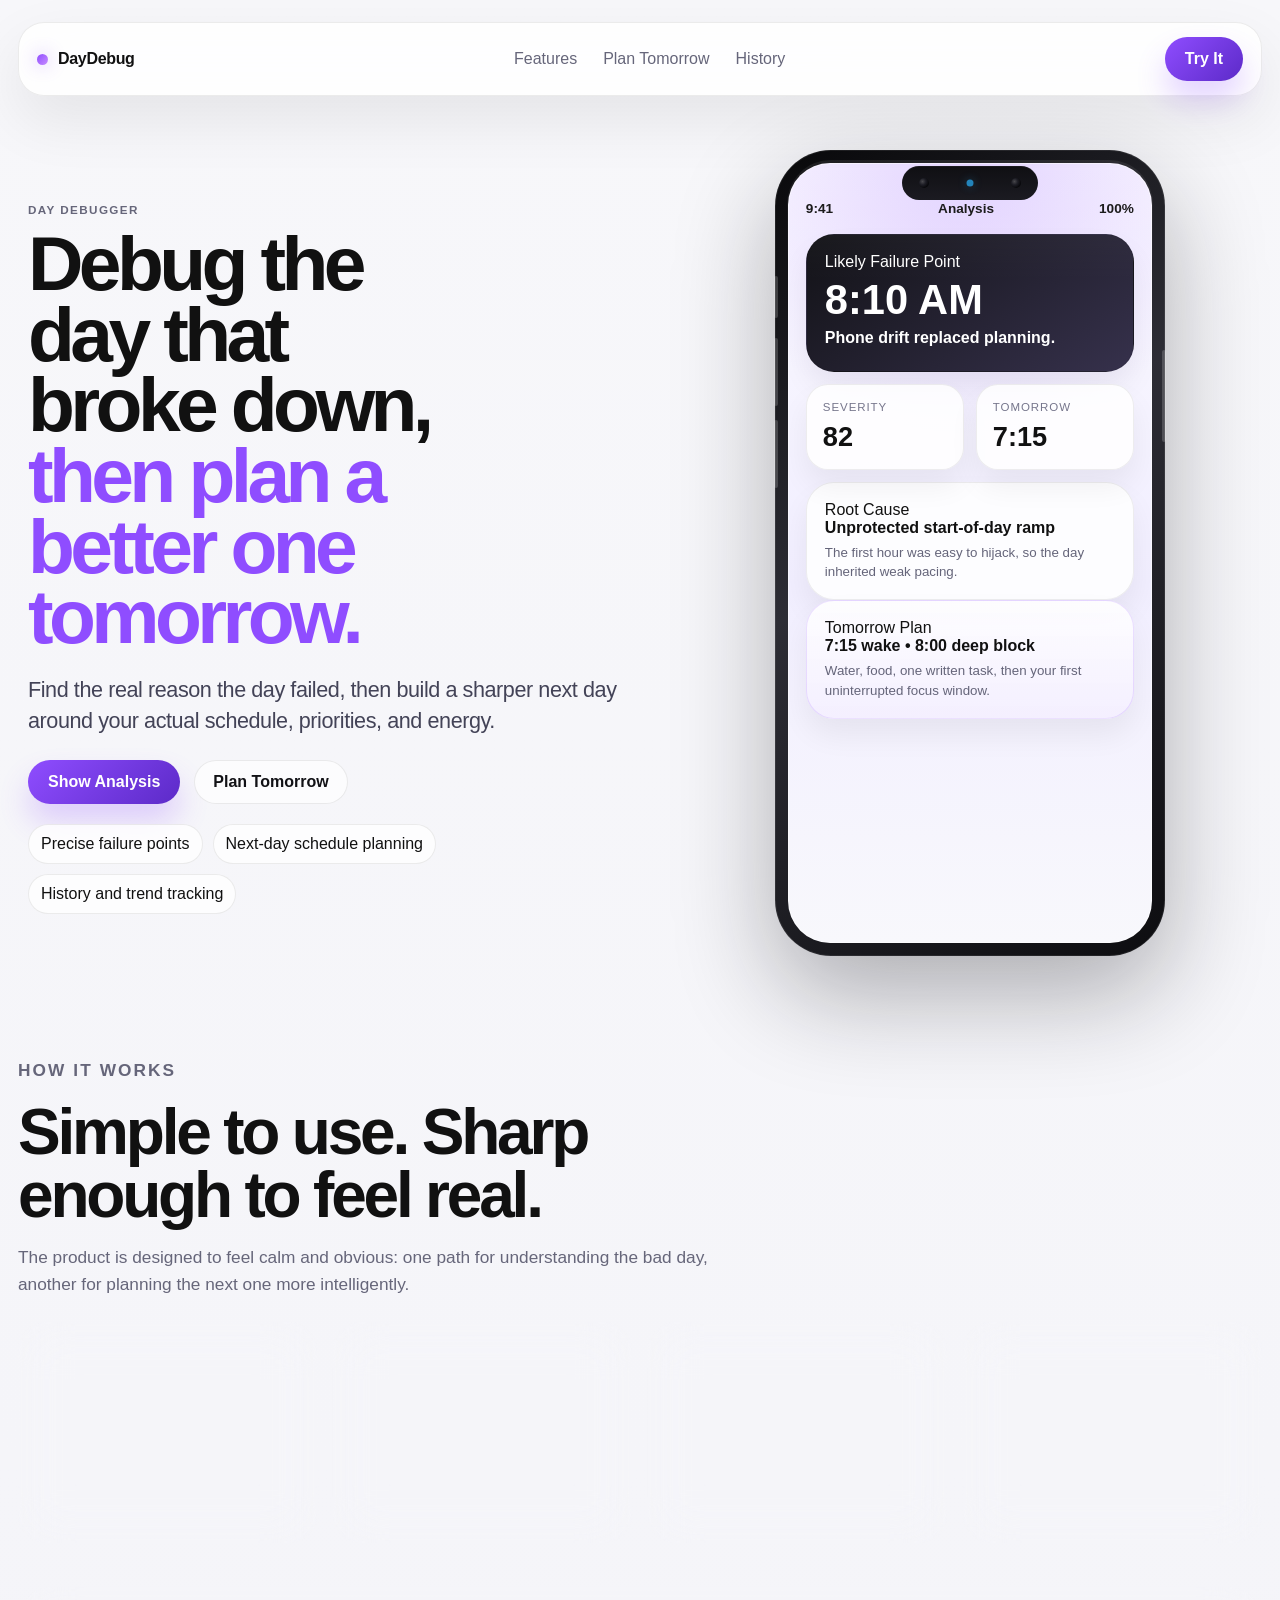
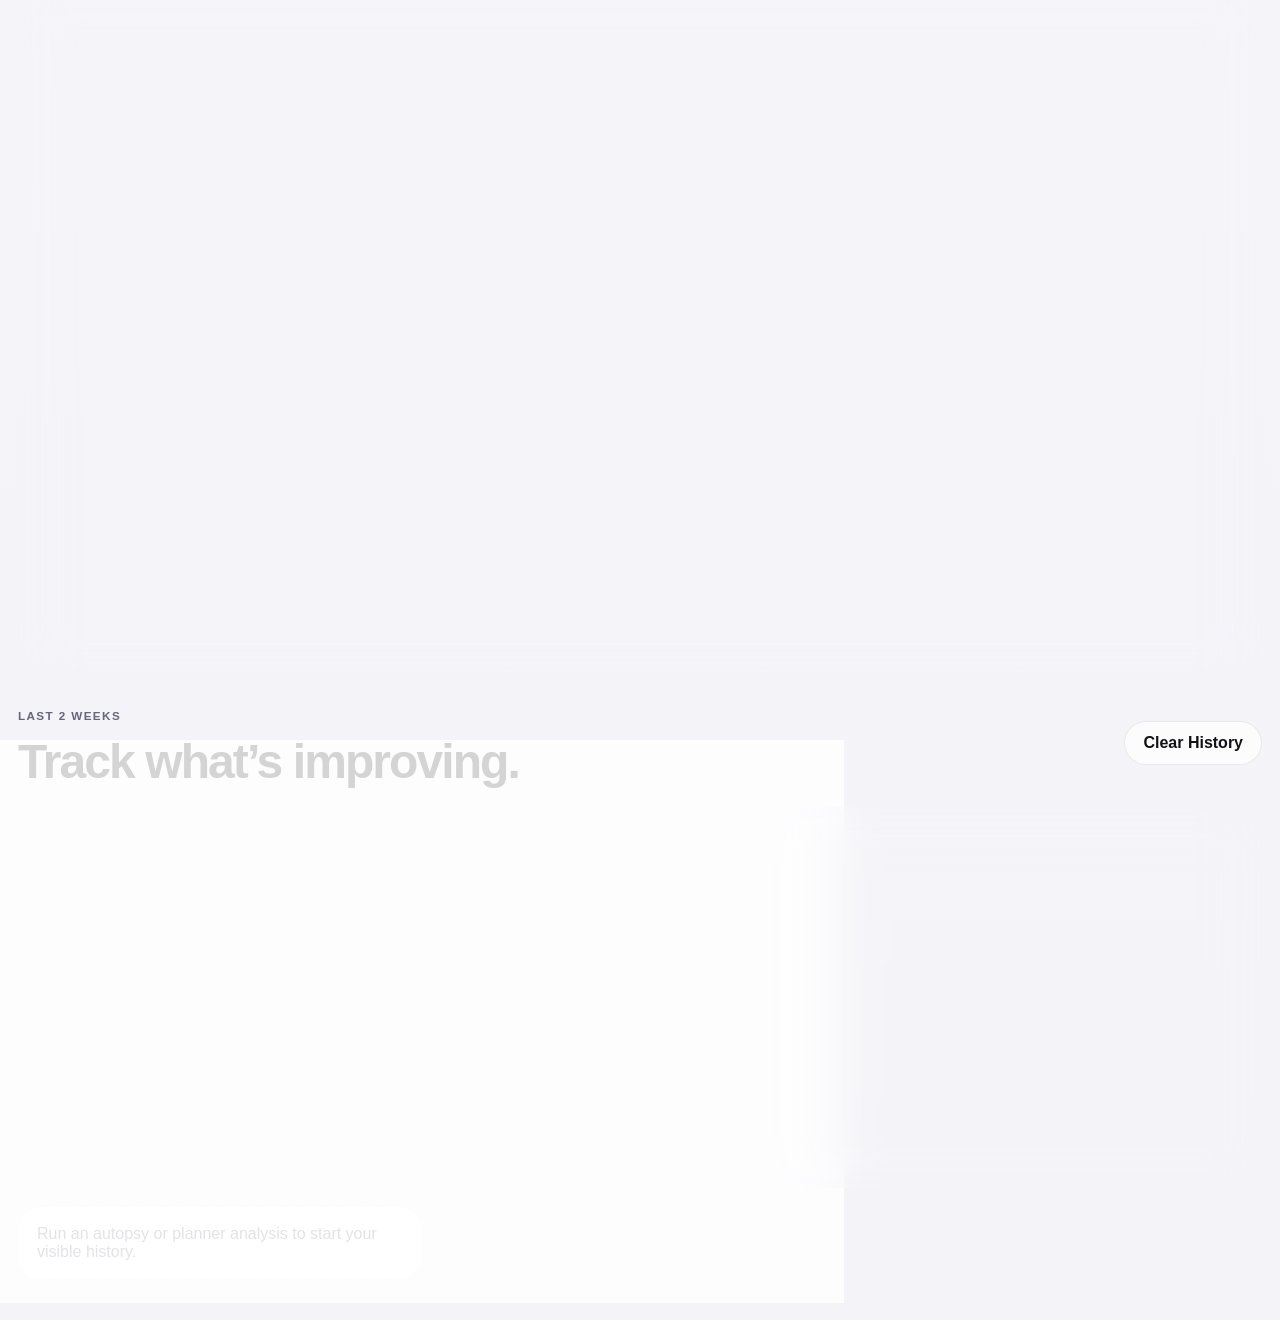
==== index.html @ 0747b260 "Adjust hero size and update history heading" ====
<!doctype html>
<html lang="en">
  <head>
    <meta charset="UTF-8" />
    <meta name="viewport" content="width=device-width, initial-scale=1.0" />
    <title>DayDebug</title>
    <link rel="stylesheet" href="./styles.css" />
  </head>
  <body>
    <div class="app-shell">
      <section id="landingView" class="landing-view">
        <header class="topbar">
          <div class="brand-lockup">
            <span class="brand-dot"></span>
            <span class="brand-name">DayDebug</span>
          </div>
          <nav class="topbar-nav">
            <a href="#features">Features</a>
            <a href="#planner">Plan Tomorrow</a>
            <a href="#history">History</a>
          </nav>
          <button id="jumpToInputBtn" class="topbar-cta">Try It</button>
        </header>

        <section class="hero">
          <div class="hero-copy">
            <p class="eyebrow">DAY DEBUGGER</p>
            <h1>
              Debug the day that broke down,
              <span class="accent-line">then plan a better one tomorrow.</span>
            </h1>
            <p class="hero-text">
              Find the real reason the day failed, then build a sharper next day around your actual schedule,
              priorities, and energy.
            </p>
            <div class="hero-actions">
              <button id="heroAnalyzeBtn" class="primary-button">Show Analysis</button>
              <button id="heroPlannerBtn" class="secondary-button hero-secondary">Plan Tomorrow</button>
            </div>
            <div class="hero-points">
              <span>Precise failure points</span>
              <span>Next-day schedule planning</span>
              <span>History and trend tracking</span>
            </div>
          </div>

          <div class="phone-stage">
            <div class="iphone-frame">
              <div class="iphone-top-shadow"></div>
              <div class="iphone-camera-bar">
                <span class="camera-lens lens-left"></span>
                <span class="camera-lens lens-right"></span>
                <span class="camera-dot"></span>
              </div>
              <div class="iphone-side-button side-button-top"></div>
              <div class="iphone-side-button side-button-mid"></div>
              <div class="iphone-side-button side-button-low"></div>
              <div class="iphone-power-button"></div>
              <div class="iphone-screen">
                <div class="screen-header">
                  <span>9:41</span>
                  <span>Analysis</span>
                  <span>100%</span>
                </div>
                <div class="screen-card screen-card-hero">
                  <p>Likely Failure Point</p>
                  <h3>8:10 AM</h3>
                  <strong>Phone drift replaced planning.</strong>
                </div>
                <div class="screen-stat-row">
                  <div class="screen-stat">
                    <span>Severity</span>
                    <strong>82</strong>
                  </div>
                  <div class="screen-stat">
                    <span>Tomorrow</span>
                    <strong>7:15</strong>
                  </div>
                </div>
                <div class="screen-card">
                  <p class="screen-section-label">Root Cause</p>
                  <strong>Unprotected start-of-day ramp</strong>
                  <small>The first hour was easy to hijack, so the day inherited weak pacing.</small>
                </div>
                <div class="screen-card screen-card-outline">
                  <p class="screen-section-label">Tomorrow Plan</p>
                  <strong>7:15 wake • 8:00 deep block</strong>
                  <small>Water, food, one written task, then your first uninterrupted focus window.</small>
                </div>
              </div>
            </div>
          </div>
        </section>

        <section id="features" class="steps-section">
          <div class="steps-header">
            <p class="eyebrow">HOW IT WORKS</p>
            <h2>Simple to use. Sharp enough to feel real.</h2>
            <p>
              The product is designed to feel calm and obvious: one path for understanding the bad day,
              another for planning the next one more intelligently.
            </p>
          </div>
          <div class="steps-grid">
            <article class="step-card">
              <span class="step-number">01</span>
              <h3>Tell the app about your day</h3>
              <p>Paste a messy log, a rough schedule, or a journal-style recap. No formatting required.</p>
            </article>
            <article class="step-card">
              <span class="step-number">02</span>
              <h3>See where it actually went wrong</h3>
              <p>The app highlights the likely break point, time leaks, burnout pressure, and quantified drag.</p>
            </article>
            <article class="step-card">
              <span class="step-number">03</span>
              <h3>Choose short or deep analysis</h3>
              <p>Get a quick, readable report or expand into a more detailed timeline and patch logic.</p>
            </article>
            <article class="step-card">
              <span class="step-number">04</span>
              <h3>Plan tomorrow around real constraints</h3>
              <p>Set wake time, end time, commitments, and priorities, then turn that into a cleaner day shape.</p>
            </article>
          </div>
        </section>

        <section id="planner" class="workspace-section">
          <div class="workspace-card">
            <div class="workspace-header">
              <div>
                <p class="eyebrow">WORKSPACE</p>
                <h2 id="workspaceHeading">Choose Your Mode</h2>
              </div>
              <button id="loadSampleBtn" class="ghost-button">Load Demo Sample</button>
            </div>

            <div class="intent-switch">
              <button id="autopsyModeBtn" class="intent-button active">Day Autopsy</button>
              <button id="plannerModeBtn" class="intent-button">Plan Tomorrow</button>
            </div>

            <section id="autopsyInputSection" class="input-mode">
              <label class="input-label" for="dayLog">Paste your rough day log</label>
              <textarea
                id="dayLog"
                class="log-input"
                placeholder="I woke up late, checked my phone for an hour, skipped breakfast, bounced between assignments, reopened tabs constantly, and felt fried by 4 PM."
              ></textarea>
              <div class="sample-bank">
                <p class="sample-title">Sample Logs</p>
                <div id="sampleList" class="sample-list"></div>
              </div>
            </section>

            <section id="plannerInputSection" class="input-mode planner-form hidden">
              <div class="planner-grid">
                <label>
                  <span>Wake up time</span>
                  <input id="wakeTime" type="time" value="07:30" />
                </label>
                <label>
                  <span>Day end time</span>
                  <input id="dayEndTime" type="time" value="22:30" />
                </label>
                <label class="planner-wide">
                  <span>Fixed commitments</span>
                  <textarea
                    id="fixedSchedule"
                    placeholder="Class 10-12, gym at 6 PM, meeting at 3 PM..."
                  ></textarea>
                </label>
                <label class="planner-wide">
                  <span>Main priorities</span>
                  <textarea
                    id="priorities"
                    placeholder="Finish lab report, revise for quiz, reply to internship email..."
                  ></textarea>
                </label>
              </div>
            </section>

            <div class="workspace-actions">
              <button id="analyzeBtn" class="primary-button">Show Analysis</button>
              <button id="clearBtn" class="secondary-button">Clear</button>
            </div>
          </div>
        </section>

        <section id="history" class="history-dashboard">
          <div class="history-dashboard-header">
            <div>
              <p class="eyebrow">LAST 2 WEEKS</p>
              <h2>Track what’s improving.</h2>
            </div>
            <button id="clearHistoryBtn" class="ghost-button">Clear History</button>
          </div>
          <div class="history-dashboard-grid">
            <article class="history-chart-card">
              <div class="card-title-row">
                <h3>Analysis Chart</h3>
                <span class="count-pill">14 days</span>
              </div>
              <div id="historyChart" class="history-chart"></div>
            </article>
            <article class="history-progress-card">
              <div class="card-title-row">
                <h3>Progress Signals</h3>
                <span class="count-pill">Credibility</span>
              </div>
              <div class="progress-metrics">
                <div class="progress-metric">
                  <span>Analyses Logged</span>
                  <strong id="historyCountMetric">0</strong>
                </div>
                <div class="progress-metric">
                  <span>Average Severity</span>
                  <strong id="avgSeverityMetric">0</strong>
                </div>
                <div class="progress-metric">
                  <span>Planner Runs</span>
                  <strong id="plannerCountMetric">0</strong>
                </div>
                <div class="progress-metric">
                  <span>Recent Trend</span>
                  <strong id="trendMetric">Stable</strong>
                </div>
              </div>
            </article>
          </div>
          <div id="historyList" class="history-list"></div>
        </section>
      </section>

      <section id="resultsPage" class="results-page hidden">
        <header class="results-topbar">
          <button id="backBtn" class="ghost-button">Go Back</button>
          <div class="results-topbar-meta">
            <p class="eyebrow">RESULTS</p>
            <h2 id="resultsHeading">Autopsy Report</h2>
          </div>
          <div id="analysisStamp" class="analysis-stamp">Awaiting input</div>
        </header>

        <div id="autopsyControls" class="report-controls">
          <button id="shortReportBtn" class="report-button active">Short Report</button>
          <button id="deepReportBtn" class="report-button">Deep Analysis</button>
        </div>

        <section id="autopsyResultsSection" class="results-section">
          <section class="results-hero-card">
            <div>
              <p class="eyebrow">PRIMARY INSIGHT</p>
              <h3 id="autopsySummary">Summary appears here</h3>
            </div>
            <div class="score-grid">
              <div class="score-card">
                <span>Severity</span>
                <strong id="severityScore">0</strong>
              </div>
              <div class="score-card">
                <span>Confidence</span>
                <strong id="confidenceScore">0%</strong>
              </div>
            </div>
          </section>

          <section class="breakpoint-strip">
            <article class="break-card primary-break">
              <p class="eyebrow">LIKELY FIRST FAILURE POINT</p>
              <h4 id="failureMoment">No break point yet</h4>
              <p id="failureWhy" class="break-copy"></p>
            </article>
            <article class="break-card">
              <span>Scroll Drag</span>
              <strong id="scrollCost">0</strong>
              <small>estimated focus points lost</small>
            </article>
            <article class="break-card">
              <span>Planning Debt</span>
              <strong id="planningDebt">0</strong>
              <small>friction points from weak structure</small>
            </article>
            <article class="break-card">
              <span>Energy Strain</span>
              <strong id="energyStrain">0</strong>
              <small>burnout pressure score</small>
            </article>
          </section>

          <section class="results-grid">
            <article class="insight-card accent-red">
              <div class="card-title-row">
                <h4>Time Leaks</h4>
                <span id="timeLeakCount" class="count-pill">0</span>
              </div>
              <div id="timeLeaks" class="insight-list"></div>
            </article>

            <article class="insight-card accent-amber">
              <div class="card-title-row">
                <h4>Burnout Signals</h4>
                <span id="burnoutCount" class="count-pill">0</span>
              </div>
              <div id="burnoutSignals" class="insight-list"></div>
            </article>

            <article class="insight-card accent-blue">
              <div class="card-title-row">
                <h4>Root Causes</h4>
                <span class="count-pill">3</span>
              </div>
              <div id="rootCauses" class="insight-list"></div>
            </article>

            <article class="insight-card accent-green">
              <div class="card-title-row">
                <h4>Behavioral Patches</h4>
                <span class="count-pill">3</span>
              </div>
              <div id="behaviorPatches" class="insight-list"></div>
            </article>
          </section>

          <section id="deepSection" class="results-grid hidden">
            <article class="insight-card accent-ink">
              <div class="card-title-row">
                <h4>Failure Timeline</h4>
                <span class="count-pill">Quantified</span>
              </div>
              <div id="failureTimeline" class="insight-list"></div>
            </article>
            <article class="insight-card accent-sand">
              <div class="card-title-row">
                <h4>Tomorrow Plan</h4>
                <span class="count-pill">Next Day</span>
              </div>
              <div id="tomorrowPlan" class="insight-list"></div>
            </article>
          </section>
        </section>

        <section id="plannerResultsSection" class="results-section hidden">
          <section class="results-hero-card">
            <div>
              <p class="eyebrow">TOMORROW SUMMARY</p>
              <h3 id="plannerSummary">Planner summary appears here</h3>
            </div>
            <div class="score-grid">
              <div class="score-card">
                <span>Plan Quality</span>
                <strong id="planQualityScore">0</strong>
              </div>
              <div class="score-card">
                <span>Focus Hours</span>
                <strong id="focusHoursScore">0h</strong>
              </div>
            </div>
          </section>

          <section class="breakpoint-strip">
            <article class="break-card primary-break">
              <p class="eyebrow">BEST START WINDOW</p>
              <h4 id="bestStartWindow">No plan yet</h4>
              <p id="bestStartWhy" class="break-copy"></p>
            </article>
            <article class="break-card">
              <span>Wake</span>
              <strong id="plannerWake">--</strong>
              <small>recommended start</small>
            </article>
            <article class="break-card">
              <span>Deep Work</span>
              <strong id="plannerDeepWork">--</strong>
              <small>best uninterrupted block</small>
            </article>
            <article class="break-card">
              <span>Shutdown</span>
              <strong id="plannerShutdown">--</strong>
              <small>end the day cleanly</small>
            </article>
          </section>

          <section class="results-grid">
            <article class="insight-card accent-blue">
              <div class="card-title-row">
                <h4>Suggested Schedule</h4>
                <span class="count-pill">Tomorrow</span>
              </div>
              <div id="schedulePlan" class="insight-list"></div>
            </article>

            <article class="insight-card accent-green">
              <div class="card-title-row">
                <h4>Priority Handling</h4>
                <span class="count-pill">Focus</span>
              </div>
              <div id="priorityPlan" class="insight-list"></div>
            </article>

            <article class="insight-card accent-amber">
              <div class="card-title-row">
                <h4>Efficiency Rules</h4>
                <span class="count-pill">Protect</span>
              </div>
              <div id="efficiencyRules" class="insight-list"></div>
            </article>

            <article class="insight-card accent-sand">
              <div class="card-title-row">
                <h4>Planner Notes</h4>
                <span class="count-pill">Reasoning</span>
              </div>
              <div id="plannerNotes" class="insight-list"></div>
            </article>
          </section>
        </section>

        <section class="trend-panel">
          <div>
            <p class="eyebrow">TREND</p>
            <h4 id="trendTitle">No trend yet</h4>
          </div>
          <p id="trendBody" class="trend-body"></p>
        </section>
      </section>
    </div>

    <script src="./app.js"></script>
  </body>
</html>
---- styles.css ----
:root {
  --bg: #f5f5f7;
  --surface: rgba(255, 255, 255, 0.82);
  --surface-strong: rgba(255, 255, 255, 0.94);
  --text: #111111;
  --muted: #66667a;
  --line: rgba(17, 17, 17, 0.08);
  --shadow: 0 24px 60px rgba(17, 17, 17, 0.08);
  --shadow-strong: 0 30px 70px rgba(17, 17, 17, 0.12);
  --purple: #8f4dff;
  --purple-soft: #ede5ff;
  --purple-deep: #5c2ac8;
  --black: #121216;
  --apple-grad:
    radial-gradient(circle at top left, rgba(207, 193, 255, 0.55), transparent 34%),
    radial-gradient(circle at bottom right, rgba(255, 255, 255, 0.85), transparent 28%),
    linear-gradient(180deg, #fbfbfd 0%, #f2f2f7 100%);
}

* {
  box-sizing: border-box;
}

html,
body {
  margin: 0;
  min-height: 100%;
  font-family: -apple-system, BlinkMacSystemFont, "SF Pro Display", "SF Pro Text", "Segoe UI", sans-serif;
  background: linear-gradient(180deg, #f7f7fa 0%, #f3f3f8 100%);
  color: var(--text);
  scroll-behavior: smooth;
}

body {
  padding: 22px 18px 40px;
}

button,
input,
textarea {
  font: inherit;
}

a {
  color: inherit;
  text-decoration: none;
}

.hidden {
  display: none !important;
}

.app-shell {
  max-width: 1380px;
  margin: 0 auto;
}

.landing-view,
.results-page {
  animation: fadeUp 280ms ease;
}

.topbar,
.workspace-card,
.history-chart-card,
.history-progress-card,
.results-topbar,
.results-hero-card,
.insight-card,
.break-card,
.trend-panel,
.history-item,
.step-card {
  background: var(--surface);
  border: 1px solid var(--line);
  box-shadow: var(--shadow);
  backdrop-filter: blur(24px);
  -webkit-backdrop-filter: blur(24px);
}

.topbar {
  display: flex;
  align-items: center;
  justify-content: space-between;
  gap: 18px;
  padding: 14px 18px;
  border-radius: 26px;
  position: sticky;
  top: 14px;
  z-index: 30;
}

.brand-lockup {
  display: flex;
  align-items: center;
  gap: 10px;
}

.brand-dot {
  width: 11px;
  height: 11px;
  border-radius: 50%;
  background: linear-gradient(135deg, var(--purple), #c78cff);
  box-shadow: 0 0 18px rgba(143, 77, 255, 0.45);
}

.brand-name {
  font-weight: 700;
  letter-spacing: -0.02em;
}

.topbar-nav {
  display: flex;
  gap: 26px;
  color: var(--muted);
}

.topbar-nav a:hover {
  color: var(--purple-deep);
}

.topbar-cta,
.ghost-button,
.intent-button,
.report-button,
.sample-chip,
.feature-option,
.primary-button,
.secondary-button {
  transition: transform 180ms ease, box-shadow 180ms ease, background 180ms ease, color 180ms ease, border-color 180ms ease;
}

.topbar-cta,
.primary-button {
  border: 0;
  background: linear-gradient(135deg, var(--purple), var(--purple-deep));
  color: white;
  font-weight: 700;
  border-radius: 999px;
  padding: 13px 20px;
  cursor: pointer;
  box-shadow: 0 18px 30px rgba(143, 77, 255, 0.24);
}

.topbar-cta:hover,
.primary-button:hover,
.ghost-button:hover,
.intent-button:hover,
.report-button:hover,
.sample-chip:hover,
.feature-option:hover,
.secondary-button:hover {
  transform: translateY(-1px);
}

.hero {
  display: grid;
  grid-template-columns: 1.05fr 0.95fr;
  gap: 36px;
  align-items: center;
  padding: 54px 10px 30px;
}

.eyebrow,
.count-pill,
.analysis-stamp {
  font-size: 0.73rem;
  letter-spacing: 0.12em;
  text-transform: uppercase;
  font-weight: 700;
  color: var(--muted);
}

.hero h1 {
  margin: 10px 0 16px;
  font-size: clamp(2.6rem, 6vw, 5.9rem);
  line-height: 0.92;
  letter-spacing: -0.06em;
  max-width: 10ch;
}

.accent-line {
  display: block;
  color: var(--purple);
}

.hero-text {
  max-width: 42rem;
  font-size: 1.35rem;
  line-height: 1.45;
  color: #434357;
  letter-spacing: -0.02em;
}

.hero-actions {
  display: flex;
  gap: 14px;
  margin-top: 24px;
}

.secondary-button,
.ghost-button,
.intent-button,
.report-button {
  border-radius: 999px;
  border: 1px solid var(--line);
  background: rgba(255, 255, 255, 0.74);
  color: var(--black);
  cursor: pointer;
  font-weight: 700;
  padding: 12px 18px;
}

.hero-secondary {
  background: rgba(255, 255, 255, 0.68);
}

.hero-points {
  display: flex;
  flex-wrap: wrap;
  gap: 10px;
  margin-top: 20px;
}

.hero-points span,
.count-pill,
.analysis-stamp {
  padding: 10px 12px;
  border-radius: 999px;
  background: rgba(255, 255, 255, 0.8);
  border: 1px solid var(--line);
}

.phone-stage {
  display: flex;
  justify-content: center;
}

.iphone-frame {
  position: relative;
  width: min(100%, 390px);
  padding: 13px;
  border-radius: 56px;
  background:
    linear-gradient(145deg, #09090b, #2d2d35 44%, #0d0d10 100%);
  box-shadow:
    inset 0 0 0 1px rgba(255, 255, 255, 0.08),
    0 38px 100px rgba(19, 19, 25, 0.32);
}

.iphone-top-shadow {
  position: absolute;
  inset: 10px 12px auto 12px;
  height: 120px;
  border-radius: 44px 44px 28px 28px;
  background: linear-gradient(180deg, rgba(255, 255, 255, 0.08), transparent);
  pointer-events: none;
}

.iphone-camera-bar {
  position: absolute;
  top: 16px;
  left: 50%;
  transform: translateX(-50%);
  width: 136px;
  height: 34px;
  border-radius: 999px;
  background: linear-gradient(180deg, rgba(11, 11, 14, 0.98), rgba(23, 23, 29, 0.98));
  box-shadow: inset 0 1px 0 rgba(255, 255, 255, 0.05);
  z-index: 3;
}

.camera-lens,
.camera-dot {
  position: absolute;
  top: 50%;
  transform: translateY(-50%);
  border-radius: 50%;
}

.camera-lens {
  width: 10px;
  height: 10px;
  background: radial-gradient(circle at 35% 35%, rgba(255,255,255,0.22), rgba(65,65,85,0.2) 35%, rgba(7,7,10,0.95) 70%);
}

.lens-left { left: 17px; }
.lens-right { right: 17px; }

.camera-dot {
  width: 7px;
  height: 7px;
  left: 50%;
  transform: translate(-50%, -50%);
  background: rgba(42, 180, 255, 0.7);
  box-shadow: 0 0 10px rgba(42, 180, 255, 0.28);
}

.iphone-side-button,
.iphone-power-button {
  position: absolute;
  width: 4px;
  border-radius: 999px;
  background: rgba(255, 255, 255, 0.18);
}

.side-button-top { left: -1px; top: 126px; height: 42px; }
.side-button-mid { left: -1px; top: 188px; height: 68px; }
.side-button-low { left: -1px; top: 270px; height: 68px; }
.iphone-power-button { right: -1px; top: 200px; height: 92px; }

.iphone-screen {
  min-height: 780px;
  padding: 26px 18px 22px;
  border-radius: 42px;
  background:
    radial-gradient(circle at top, rgba(143, 77, 255, 0.24), transparent 34%),
    linear-gradient(180deg, #fbfaff 0%, #f1eeff 54%, #f8f8fc 100%);
  overflow: hidden;
  box-shadow: inset 0 0 0 1px rgba(255, 255, 255, 0.55);
}

.screen-header {
  display: flex;
  justify-content: space-between;
  margin: 12px 0 18px;
  font-size: 0.85rem;
  font-weight: 700;
}

.screen-card,
.screen-stat {
  background: rgba(255, 255, 255, 0.84);
  border: 1px solid rgba(17, 17, 17, 0.07);
  box-shadow: 0 16px 30px rgba(17, 17, 17, 0.06);
}

.screen-card {
  padding: 18px;
  border-radius: 28px;
}

.screen-card-hero {
  background: linear-gradient(145deg, #121216, #36314c);
  color: white;
}

.screen-card-outline {
  border: 1px solid rgba(143, 77, 255, 0.16);
  background: linear-gradient(180deg, rgba(255,255,255,0.9), rgba(244,239,255,0.92));
}

.screen-card p,
.screen-card small,
.screen-section-label {
  margin: 0;
}

.screen-card-hero p,
.screen-card-hero strong,
.screen-card-hero h3 {
  color: white;
}

.screen-card h3 {
  margin: 8px 0;
  font-size: 2.6rem;
  line-height: 1;
}

.screen-card strong {
  display: block;
  margin-bottom: 6px;
  font-size: 1rem;
}

.screen-card small {
  color: #65657a;
  line-height: 1.45;
}

.screen-stat-row {
  display: grid;
  grid-template-columns: repeat(2, 1fr);
  gap: 12px;
  margin: 12px 0;
}

.screen-stat {
  padding: 16px;
  border-radius: 22px;
}

.screen-stat span {
  display: block;
  font-size: 0.72rem;
  text-transform: uppercase;
  color: #76768c;
  letter-spacing: 0.08em;
}

.screen-stat strong {
  display: block;
  margin-top: 8px;
  font-size: 1.7rem;
}

.steps-section {
  margin-top: 28px;
  padding: 26px 0;
}

.steps-header {
  max-width: 740px;
}

.steps-header h2 {
  margin: 8px 0 10px;
  font-size: clamp(2.3rem, 5vw, 4rem);
  line-height: 0.98;
  letter-spacing: -0.05em;
}

.steps-header p {
  font-size: 1.08rem;
  color: var(--muted);
  line-height: 1.55;
}

.steps-grid {
  display: grid;
  grid-template-columns: repeat(4, minmax(0, 1fr));
  gap: 16px;
  margin-top: 24px;
}

.step-card {
  padding: 24px;
  border-radius: 28px;
}

.step-card:hover {
  border-color: rgba(143, 77, 255, 0.3);
  background: linear-gradient(180deg, rgba(255,255,255,0.98), rgba(244,239,255,0.96));
  box-shadow: 0 26px 46px rgba(143, 77, 255, 0.12);
}

.step-card:hover .step-number,
.step-card:hover h3 {
  color: var(--purple-deep);
}

.step-number {
  display: inline-block;
  font-size: 0.82rem;
  font-weight: 700;
  color: var(--purple);
  margin-bottom: 18px;
}

.step-card h3 {
  margin: 0 0 10px;
  font-size: 1.4rem;
  letter-spacing: -0.03em;
}

.step-card p {
  margin: 0;
  color: var(--muted);
  line-height: 1.55;
}

.workspace-section {
  margin-top: 18px;
}

.workspace-card {
  padding: 26px;
  border-radius: 34px;
  background: var(--apple-grad);
}

.workspace-header,
.history-dashboard-header,
.card-title-row,
.results-topbar,
.workspace-actions {
  display: flex;
  align-items: center;
  justify-content: space-between;
  gap: 14px;
}

.workspace-header h2,
.history-dashboard-header h2,
.results-topbar h2 {
  margin: 6px 0 0;
  letter-spacing: -0.04em;
  font-size: clamp(1.9rem, 4vw, 3rem);
}

.intent-switch,
.report-controls {
  display: inline-flex;
  gap: 10px;
  margin-top: 22px;
  padding: 8px;
  border-radius: 999px;
  background: rgba(255, 255, 255, 0.72);
  border: 1px solid var(--line);
}

.intent-button.active,
.report-button.active {
  background: linear-gradient(135deg, var(--purple), var(--purple-deep));
  color: white;
  border-color: transparent;
}

.input-mode {
  margin-top: 24px;
}

.input-label {
  display: block;
  margin-bottom: 10px;
  color: var(--muted);
  font-size: 0.96rem;
}

.log-input,
.planner-grid input,
.planner-grid textarea {
  width: 100%;
  border-radius: 28px;
  border: 1px solid rgba(17, 17, 17, 0.08);
  background: rgba(255, 255, 255, 0.86);
  box-shadow: inset 0 1px 0 rgba(255, 255, 255, 0.8);
}

.log-input {
  min-height: 250px;
  padding: 20px 22px;
  resize: vertical;
  line-height: 1.7;
}

.log-input:focus,
.planner-grid input:focus,
.planner-grid textarea:focus {
  outline: 2px solid rgba(143, 77, 255, 0.18);
  border-color: rgba(143, 77, 255, 0.3);
}

.sample-bank {
  margin-top: 18px;
}

.sample-title {
  margin: 0 0 10px;
  font-size: 0.85rem;
  color: var(--muted);
}

.sample-list {
  display: flex;
  flex-wrap: wrap;
  gap: 10px;
}

.sample-chip {
  border-radius: 999px;
  border: 1px solid var(--line);
  background: rgba(255, 255, 255, 0.88);
  padding: 11px 14px;
  cursor: pointer;
}

.sample-chip:hover {
  color: var(--purple-deep);
  border-color: rgba(143, 77, 255, 0.22);
}

.planner-form {
  padding: 22px;
  border-radius: 30px;
  background: rgba(255, 255, 255, 0.68);
  border: 1px solid var(--line);
}

.planner-grid {
  display: grid;
  grid-template-columns: repeat(2, minmax(0, 1fr));
  gap: 14px;
}

.planner-grid label {
  display: grid;
  gap: 8px;
}

.planner-grid label span {
  color: var(--muted);
  font-size: 0.92rem;
}

.planner-grid input,
.planner-grid textarea {
  padding: 16px;
}

.planner-grid textarea {
  min-height: 104px;
  resize: vertical;
}

.planner-wide {
  grid-column: 1 / -1;
}

.workspace-actions {
  margin-top: 22px;
  justify-content: flex-start;
}

.history-dashboard {
  margin-top: 24px;
}

.history-dashboard-grid {
  display: grid;
  grid-template-columns: 1.2fr 0.8fr;
  gap: 18px;
  margin-top: 18px;
}

.history-chart-card,
.history-progress-card {
  border-radius: 30px;
  padding: 22px;
}

.history-chart {
  margin-top: 16px;
  min-height: 260px;
}

.chart-empty {
  display: grid;
  place-items: center;
  min-height: 220px;
  border-radius: 24px;
  border: 1px dashed var(--line);
  color: var(--muted);
  background: rgba(255, 255, 255, 0.5);
}

.progress-metrics {
  display: grid;
  grid-template-columns: repeat(2, minmax(0, 1fr));
  gap: 14px;
  margin-top: 16px;
}

.progress-metric {
  padding: 18px;
  border-radius: 24px;
  background: rgba(255, 255, 255, 0.76);
  border: 1px solid var(--line);
}

.progress-metric span {
  display: block;
  color: var(--muted);
  font-size: 0.82rem;
  text-transform: uppercase;
  letter-spacing: 0.08em;
}

.progress-metric strong {
  display: block;
  margin-top: 10px;
  font-size: 2rem;
  letter-spacing: -0.04em;
}

.history-list {
  display: grid;
  grid-template-columns: repeat(3, minmax(0, 1fr));
  gap: 16px;
  margin-top: 18px;
}

.history-item {
  border-radius: 28px;
  padding: 18px;
  cursor: pointer;
}

.history-item:hover {
  border-color: rgba(143, 77, 255, 0.22);
  box-shadow: 0 28px 46px rgba(143, 77, 255, 0.08);
}

.history-item h3 {
  margin: 10px 0 8px;
  font-size: 1.05rem;
  line-height: 1.34;
}

.history-meta {
  display: flex;
  flex-wrap: wrap;
  gap: 8px;
}

.history-meta span {
  font-size: 0.74rem;
  text-transform: uppercase;
  letter-spacing: 0.08em;
  color: var(--muted);
}

.history-excerpt {
  margin: 10px 0 0;
  color: var(--muted);
  line-height: 1.5;
}

.results-page {
  padding-top: 8px;
}

.results-topbar {
  padding: 18px 22px;
  border-radius: 28px;
  margin-bottom: 18px;
}

.results-topbar-meta {
  flex: 1;
}

.results-section,
.trend-panel {
  margin-top: 18px;
}

.results-hero-card,
.break-card,
.insight-card,
.trend-panel {
  border-radius: 30px;
  padding: 22px;
}

.results-hero-card {
  display: flex;
  justify-content: space-between;
  gap: 18px;
}

.results-hero-card h3 {
  margin: 8px 0 0;
  font-size: clamp(1.7rem, 4vw, 2.8rem);
  line-height: 1.1;
  letter-spacing: -0.04em;
  max-width: 24ch;
}

.score-grid {
  display: grid;
  grid-template-columns: repeat(2, minmax(140px, 1fr));
  gap: 12px;
}

.score-card {
  padding: 18px;
  border-radius: 24px;
  background: linear-gradient(145deg, #171720, #312b46);
  color: white;
}

.score-card span {
  display: block;
  font-size: 0.76rem;
  letter-spacing: 0.08em;
  text-transform: uppercase;
  color: rgba(255, 255, 255, 0.7);
}

.score-card strong {
  display: block;
  margin-top: 10px;
  font-size: 2rem;
}

.breakpoint-strip,
.results-grid {
  display: grid;
  gap: 16px;
  margin-top: 18px;
}

.breakpoint-strip {
  grid-template-columns: 1.45fr repeat(3, 1fr);
}

.results-grid {
  grid-template-columns: repeat(2, minmax(0, 1fr));
}

.primary-break {
  background: linear-gradient(145deg, #171720, #3c2d59);
  color: white;
}

.primary-break .eyebrow,
.primary-break .break-copy {
  color: rgba(255, 255, 255, 0.76);
}

.break-card h4 {
  margin: 8px 0 10px;
  font-size: 1.3rem;
  letter-spacing: -0.03em;
}

.break-card span {
  display: block;
  color: var(--muted);
  font-size: 0.75rem;
  text-transform: uppercase;
  letter-spacing: 0.08em;
  font-weight: 700;
}

.break-card strong {
  display: block;
  margin: 10px 0 8px;
  font-size: 2rem;
}

.break-copy,
.break-card small,
.trend-body,
.insight-item p {
  color: var(--muted);
  line-height: 1.55;
}

.accent-red { background: linear-gradient(180deg, #fff3f2, #ffffff); }
.accent-amber { background: linear-gradient(180deg, #fff9ef, #ffffff); }
.accent-blue { background: linear-gradient(180deg, #f3f6ff, #ffffff); }
.accent-green { background: linear-gradient(180deg, #f2fbf6, #ffffff); }
.accent-ink { background: linear-gradient(180deg, #f2efff, #ffffff); }
.accent-sand { background: linear-gradient(180deg, #fbf7ef, #ffffff); }

.insight-list {
  display: grid;
  gap: 12px;
  margin-top: 16px;
}

.insight-item {
  padding: 14px 16px;
  border-radius: 18px;
  background: rgba(255, 255, 255, 0.78);
  border: 1px solid rgba(17, 17, 17, 0.05);
}

.insight-item strong {
  display: block;
  margin-bottom: 6px;
}

.trend-panel {
  display: flex;
  justify-content: space-between;
  gap: 18px;
}

.empty-history {
  padding: 18px;
  border-radius: 22px;
  color: var(--muted);
  background: rgba(255, 255, 255, 0.72);
  border: 1px dashed var(--line);
}

@keyframes fadeUp {
  from {
    opacity: 0;
    transform: translateY(10px);
  }
  to {
    opacity: 1;
    transform: translateY(0);
  }
}

@media (max-width: 1180px) {
  .hero,
  .steps-grid,
  .history-dashboard-grid,
  .breakpoint-strip,
  .results-grid {
    grid-template-columns: 1fr;
  }

  .history-list {
    grid-template-columns: repeat(2, minmax(0, 1fr));
  }
}

@media (max-width: 760px) {
  body {
    padding: 12px 10px 24px;
  }

  .topbar,
  .workspace-card,
  .history-chart-card,
  .history-progress-card,
  .results-topbar,
  .results-hero-card,
  .break-card,
  .insight-card,
  .trend-panel,
  .history-item,
  .step-card {
    border-radius: 22px;
  }

  .topbar,
  .results-topbar,
  .workspace-header,
  .history-dashboard-header,
  .results-hero-card,
  .trend-panel,
  .workspace-actions {
    flex-direction: column;
    align-items: stretch;
  }

  .topbar-nav,
  .hero-actions,
  .hero-points,
  .sample-list,
  .history-meta,
  .score-grid,
  .progress-metrics,
  .planner-grid {
    grid-template-columns: 1fr;
  }

  .topbar-nav,
  .hero-actions,
  .hero-points,
  .sample-list {
    flex-direction: column;
  }

  .planner-wide {
    grid-column: auto;
  }

  .iphone-screen {
    min-height: 680px;
  }

  .history-list {
    grid-template-columns: 1fr;
  }
}
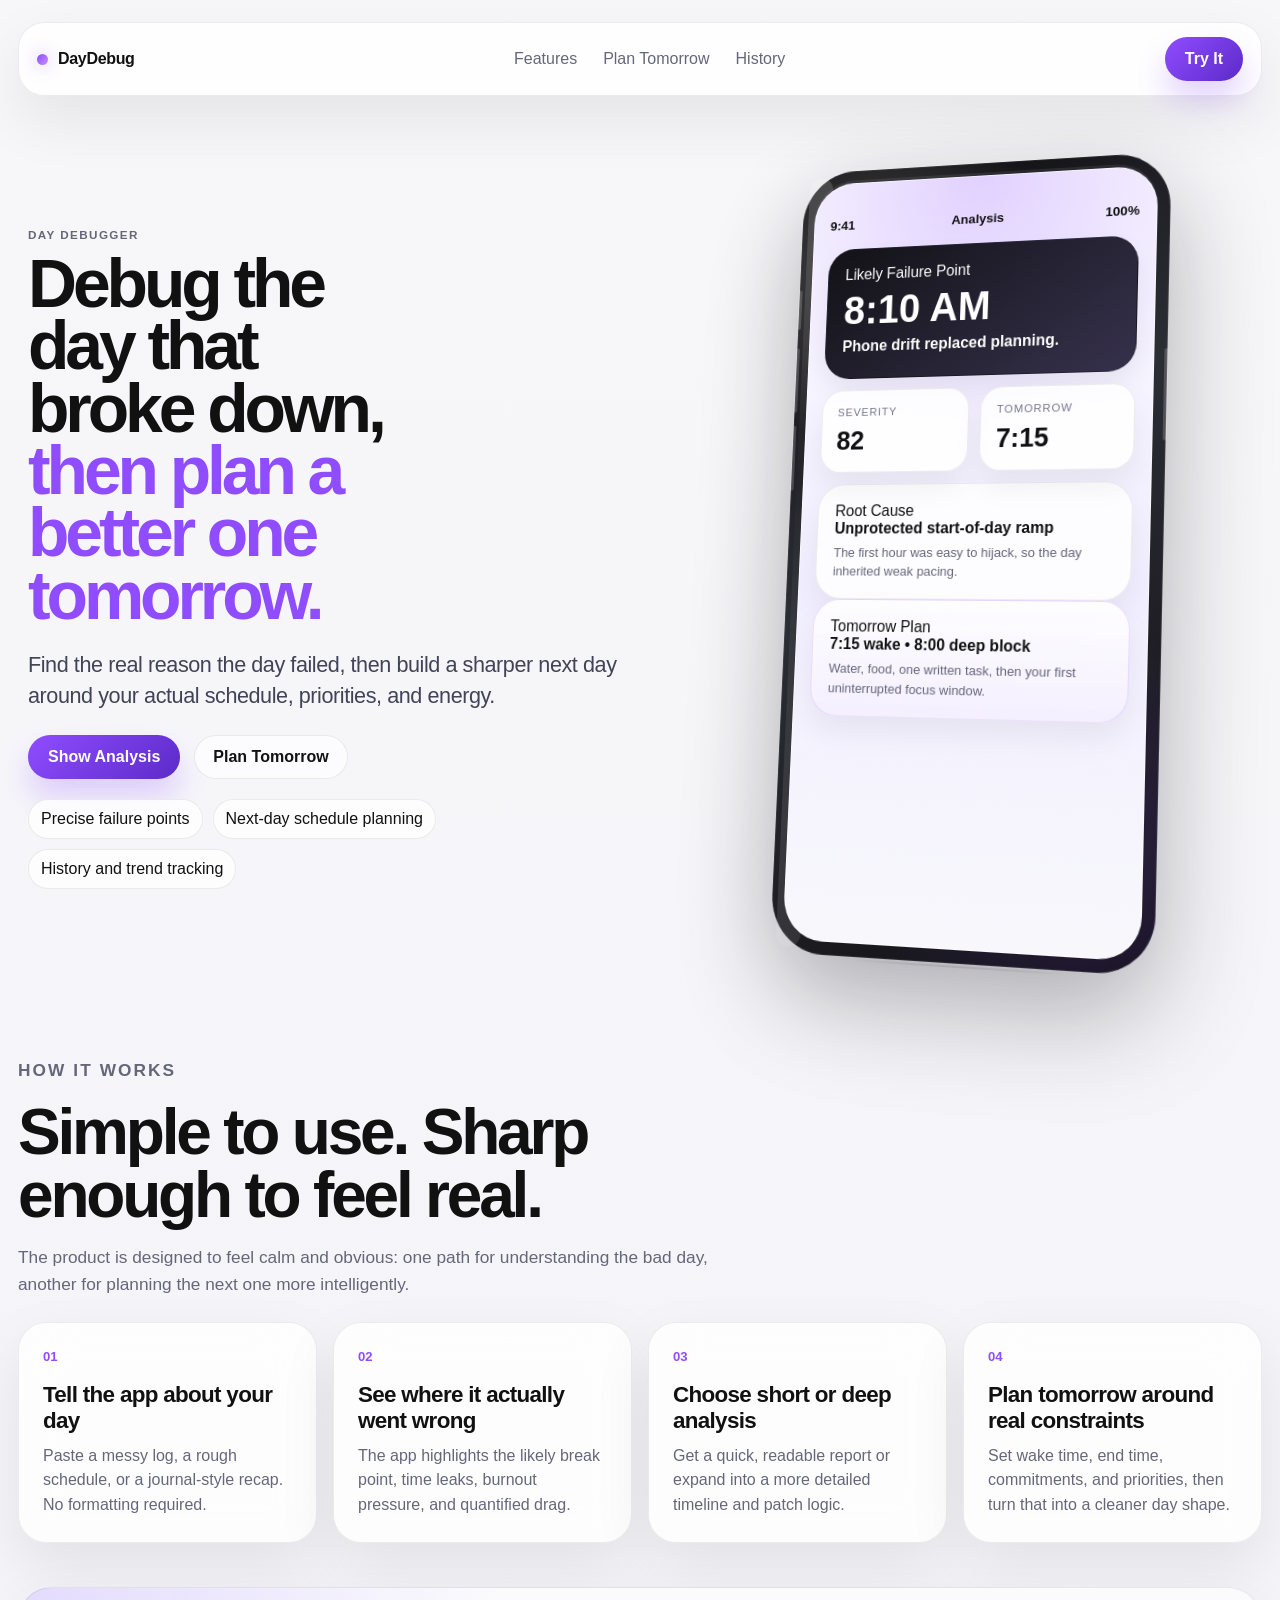
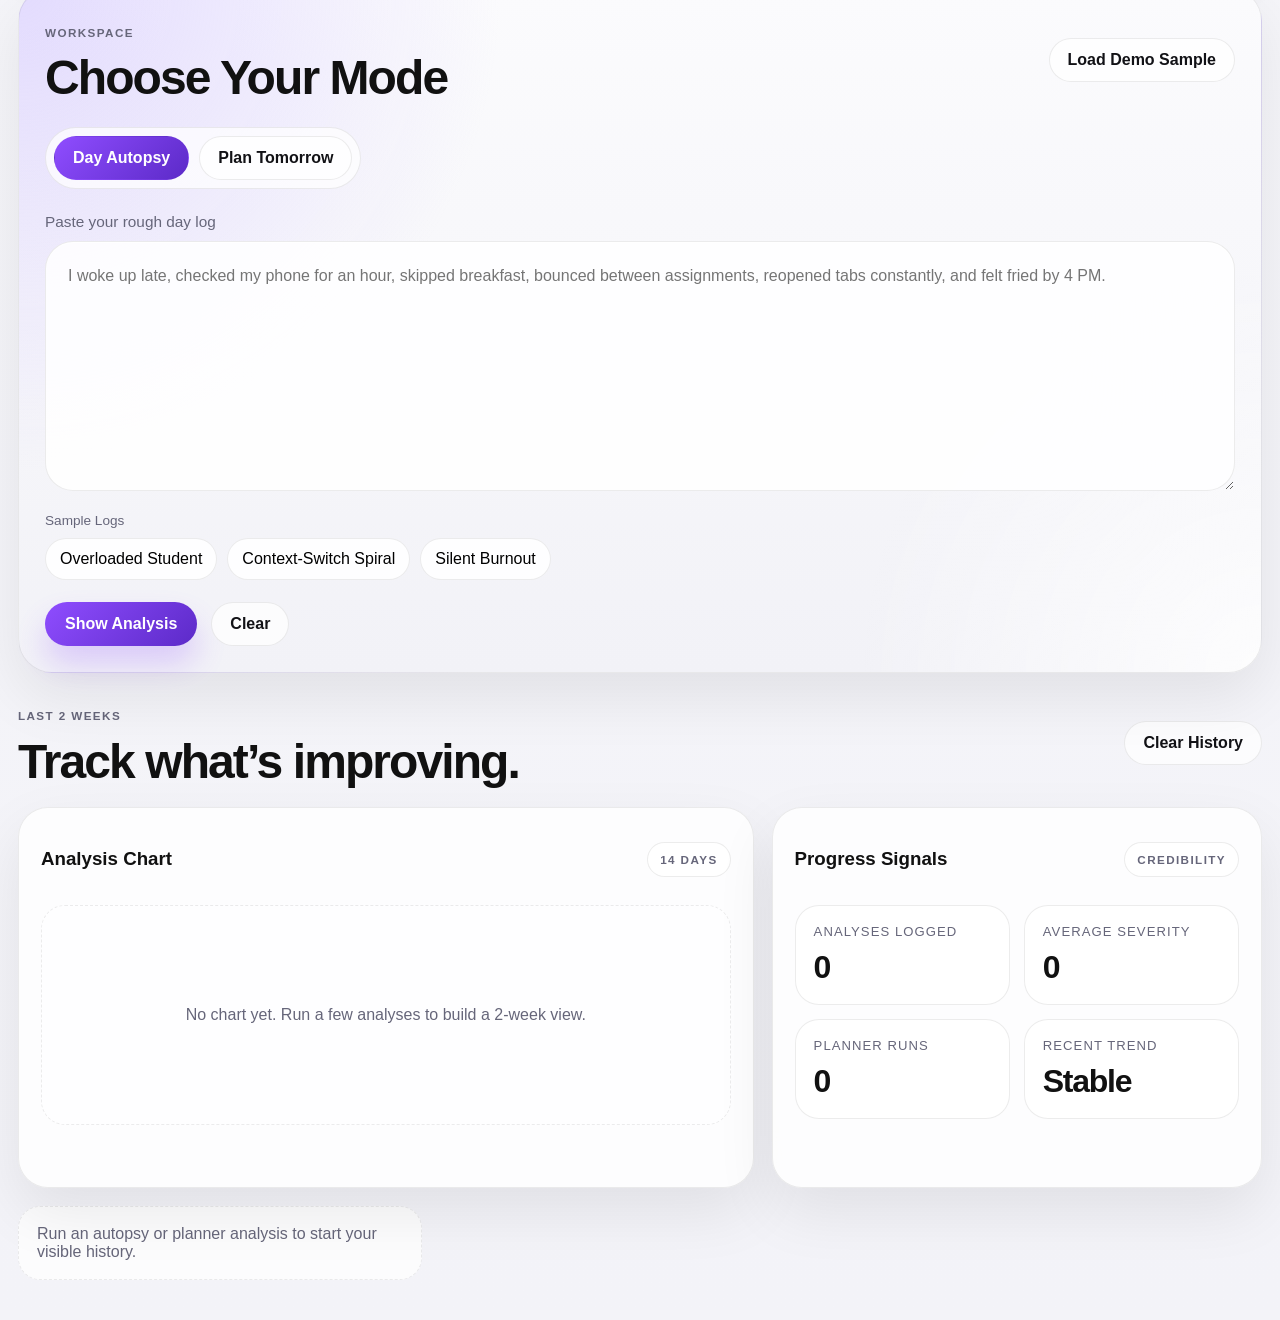
==== commit ace84a1b: "Add 3D phone mockup styling" ====
--- a/index.html
+++ b/index.html
@@ -46,6 +46,9 @@
 
           <div class="phone-stage">
             <div class="iphone-frame">
+              <div class="iphone-bezel-glow"></div>
+              <div class="iphone-edge-reflection"></div>
+              <div class="iphone-bottom-shadow"></div>
               <div class="iphone-top-shadow"></div>
               <div class="iphone-camera-bar">
                 <span class="camera-lens lens-left"></span>
--- a/styles.css
+++ b/styles.css
@@ -173,7 +173,7 @@
 
 .hero h1 {
   margin: 10px 0 16px;
-  font-size: clamp(2.6rem, 6vw, 5.9rem);
+  font-size: clamp(2.2rem, 5.3vw, 5.35rem);
   line-height: 0.92;
   letter-spacing: -0.06em;
   max-width: 10ch;
@@ -234,6 +234,7 @@
 .phone-stage {
   display: flex;
   justify-content: center;
+  perspective: 1800px;
 }
 
 .iphone-frame {
@@ -246,6 +247,43 @@
   box-shadow:
     inset 0 0 0 1px rgba(255, 255, 255, 0.08),
     0 38px 100px rgba(19, 19, 25, 0.32);
+  transform: rotateY(-16deg) rotateX(7deg);
+  transform-style: preserve-3d;
+}
+
+.iphone-bezel-glow,
+.iphone-edge-reflection,
+.iphone-bottom-shadow {
+  position: absolute;
+  pointer-events: none;
+}
+
+.iphone-bezel-glow {
+  inset: 0;
+  border-radius: 56px;
+  background:
+    radial-gradient(circle at 18% 12%, rgba(255, 255, 255, 0.22), transparent 24%),
+    radial-gradient(circle at 84% 88%, rgba(143, 77, 255, 0.18), transparent 30%);
+  mix-blend-mode: screen;
+}
+
+.iphone-edge-reflection {
+  inset: 6px auto 6px 6px;
+  width: 26px;
+  border-radius: 56px;
+  background: linear-gradient(180deg, rgba(255,255,255,0.28), rgba(255,255,255,0.02) 40%, rgba(255,255,255,0.18) 85%);
+  filter: blur(0.5px);
+  opacity: 0.6;
+}
+
+.iphone-bottom-shadow {
+  left: 8%;
+  right: 8%;
+  bottom: -22px;
+  height: 38px;
+  border-radius: 50%;
+  background: radial-gradient(ellipse at center, rgba(16, 16, 24, 0.38), transparent 72%);
+  transform: translateZ(-30px) rotateX(88deg);
 }
 
 .iphone-top-shadow {
@@ -318,6 +356,7 @@
     linear-gradient(180deg, #fbfaff 0%, #f1eeff 54%, #f8f8fc 100%);
   overflow: hidden;
   box-shadow: inset 0 0 0 1px rgba(255, 255, 255, 0.55);
+  transform: translateZ(24px);
 }
 
 .screen-header {
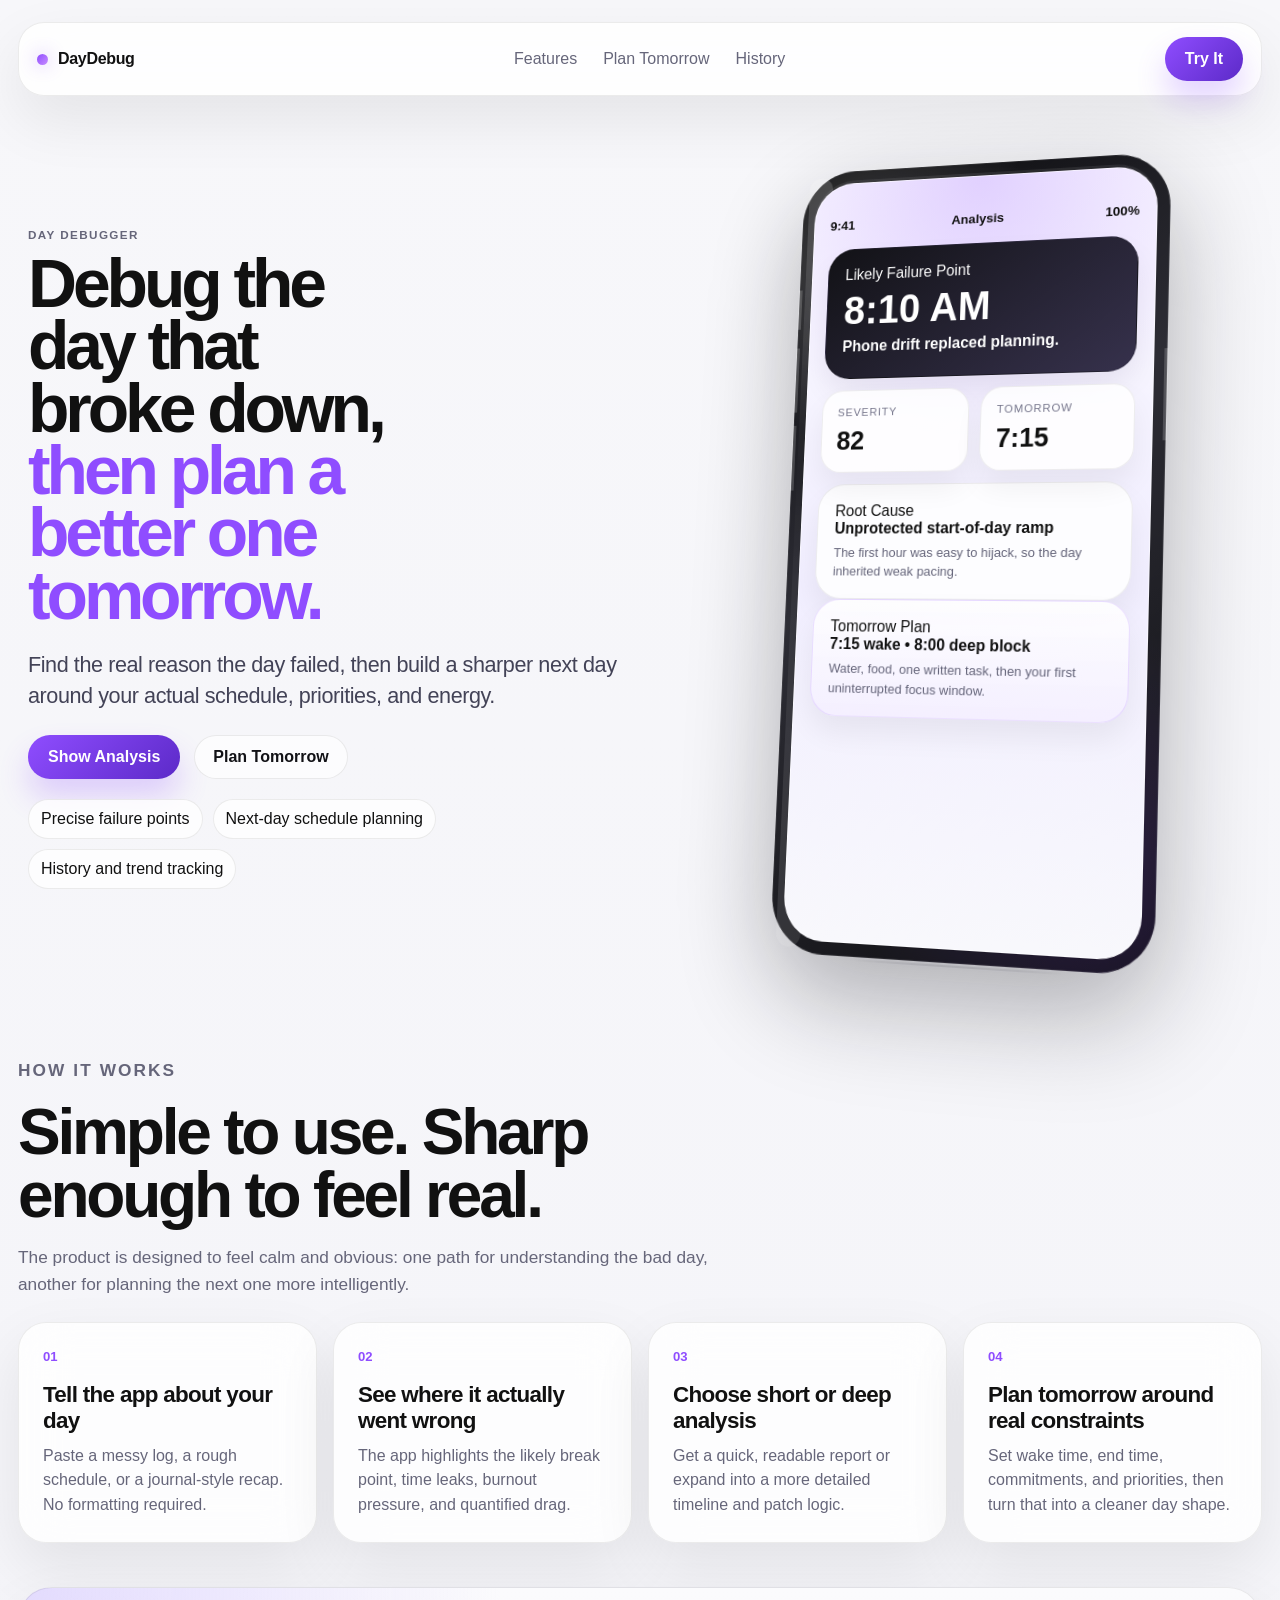
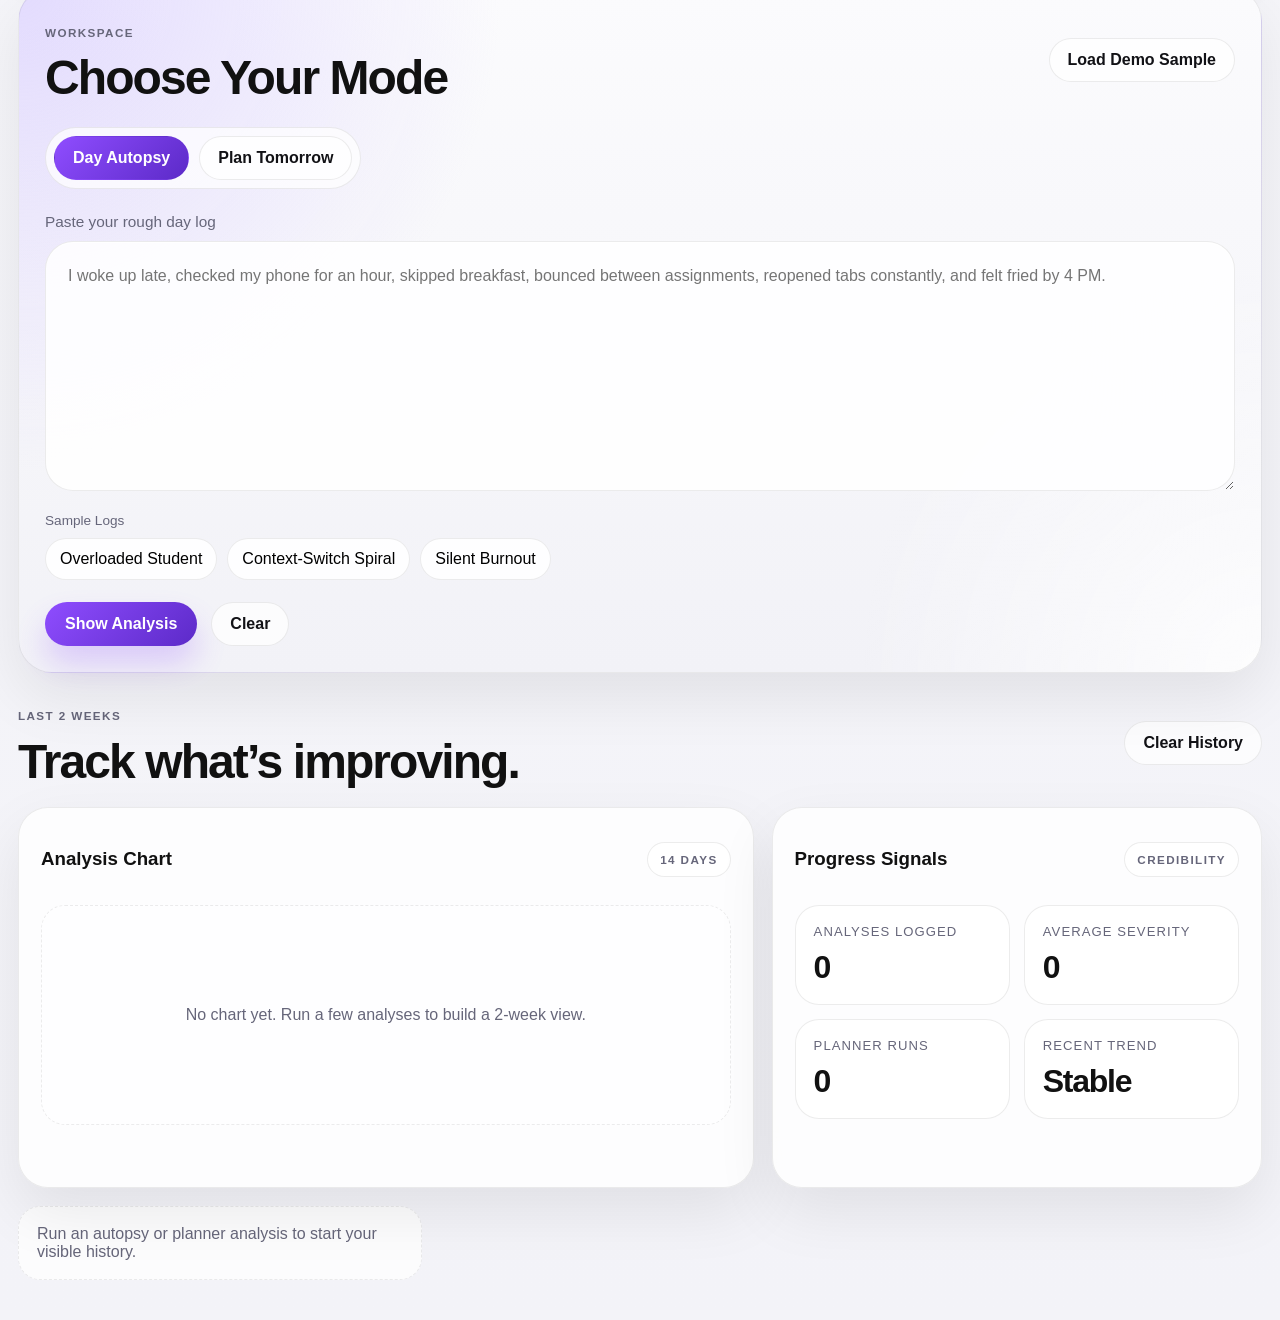
==== commit f1fee069: "Add timeline autopsy and task-based planner" ====
--- a/index.html
+++ b/index.html
@@ -180,6 +180,29 @@
                     placeholder="Finish lab report, revise for quiz, reply to internship email..."
                   ></textarea>
                 </label>
+                <label>
+                  <span>High-energy hours start</span>
+                  <input id="highEnergyStart" type="time" value="08:00" />
+                </label>
+                <label>
+                  <span>High-energy hours end</span>
+                  <input id="highEnergyEnd" type="time" value="12:00" />
+                </label>
+                <label>
+                  <span>Low-energy hours start</span>
+                  <input id="lowEnergyStart" type="time" value="15:00" />
+                </label>
+                <label>
+                  <span>Low-energy hours end</span>
+                  <input id="lowEnergyEnd" type="time" value="17:30" />
+                </label>
+                <div class="planner-wide task-builder">
+                  <div class="card-title-row">
+                    <h3>Tasks For Tomorrow</h3>
+                    <button id="addTaskBtn" type="button" class="ghost-button">Add Task</button>
+                  </div>
+                  <div id="taskList" class="task-list"></div>
+                </div>
               </div>
             </section>
 
@@ -292,6 +315,40 @@
           </section>
 
           <section class="results-grid">
+            <article class="insight-card accent-green">
+              <div class="card-title-row">
+                <h4>What Went Well?</h4>
+                <span class="count-pill">Wins</span>
+              </div>
+              <div id="wentWell" class="insight-list"></div>
+            </article>
+
+            <article class="insight-card accent-red">
+              <div class="card-title-row">
+                <h4>What Didn't Go As Planned?</h4>
+                <span class="count-pill">Issues</span>
+              </div>
+              <div id="didntGo" class="insight-list"></div>
+            </article>
+
+            <article class="insight-card accent-blue">
+              <div class="card-title-row">
+                <h4>What Should Change Tomorrow?</h4>
+                <span class="count-pill">Next</span>
+              </div>
+              <div id="changeTomorrow" class="insight-list"></div>
+            </article>
+
+            <article class="insight-card accent-sand">
+              <div class="card-title-row">
+                <h4>Focus vs Wasted Time</h4>
+                <span class="count-pill">Analytics</span>
+              </div>
+              <div id="focusAnalytics" class="insight-list"></div>
+            </article>
+          </section>
+
+          <section class="results-grid">
             <article class="insight-card accent-red">
               <div class="card-title-row">
                 <h4>Time Leaks</h4>
@@ -328,7 +385,7 @@
           <section id="deepSection" class="results-grid hidden">
             <article class="insight-card accent-ink">
               <div class="card-title-row">
-                <h4>Failure Timeline</h4>
+                <h4>Timeline Breakdown</h4>
                 <span class="count-pill">Quantified</span>
               </div>
               <div id="failureTimeline" class="insight-list"></div>
@@ -395,10 +452,10 @@
 
             <article class="insight-card accent-green">
               <div class="card-title-row">
-                <h4>Priority Handling</h4>
-                <span class="count-pill">Focus</span>
-              </div>
-              <div id="priorityPlan" class="insight-list"></div>
+                <h4>Live Adjustments</h4>
+                <span class="count-pill">Editable</span>
+              </div>
+              <div id="priorityPlan" class="insight-list schedule-adjustments"></div>
             </article>
 
             <article class="insight-card accent-amber">
--- a/styles.css
+++ b/styles.css
@@ -633,6 +633,78 @@
   gap: 14px;
 }
 
+.task-builder {
+  padding: 18px;
+  border-radius: 24px;
+  background: rgba(255, 255, 255, 0.66);
+  border: 1px solid var(--line);
+}
+
+.task-list {
+  display: grid;
+  gap: 12px;
+  margin-top: 14px;
+}
+
+.task-row,
+.schedule-row {
+  display: grid;
+  gap: 10px;
+  padding: 14px;
+  border-radius: 20px;
+  background: rgba(255, 255, 255, 0.8);
+  border: 1px solid rgba(17, 17, 17, 0.06);
+}
+
+.task-row {
+  grid-template-columns: 1.6fr 110px 130px auto;
+  align-items: end;
+}
+
+.task-row label,
+.schedule-row label {
+  display: grid;
+  gap: 6px;
+}
+
+.task-row input,
+.task-row select,
+.schedule-row input {
+  width: 100%;
+  border-radius: 14px;
+  border: 1px solid var(--line);
+  background: rgba(255,255,255,0.95);
+  padding: 10px 12px;
+}
+
+.small-button {
+  border: 1px solid var(--line);
+  background: rgba(255,255,255,0.9);
+  border-radius: 14px;
+  padding: 10px 12px;
+  cursor: pointer;
+  font-weight: 600;
+}
+
+.small-button:hover {
+  color: var(--purple-deep);
+  border-color: rgba(143, 77, 255, 0.25);
+}
+
+.schedule-adjustments {
+  gap: 14px;
+}
+
+.schedule-row {
+  grid-template-columns: 1.1fr 1.1fr 1.6fr auto;
+  align-items: end;
+}
+
+.schedule-controls {
+  display: flex;
+  gap: 8px;
+}
+
 .planner-grid label {
   display: grid;
   gap: 8px;
@@ -993,6 +1065,15 @@
     grid-template-columns: 1fr;
   }
 
+  .task-row,
+  .schedule-row {
+    grid-template-columns: 1fr;
+  }
+
+  .schedule-controls {
+    flex-wrap: wrap;
+  }
+
   .topbar-nav,
   .hero-actions,
   .hero-points,
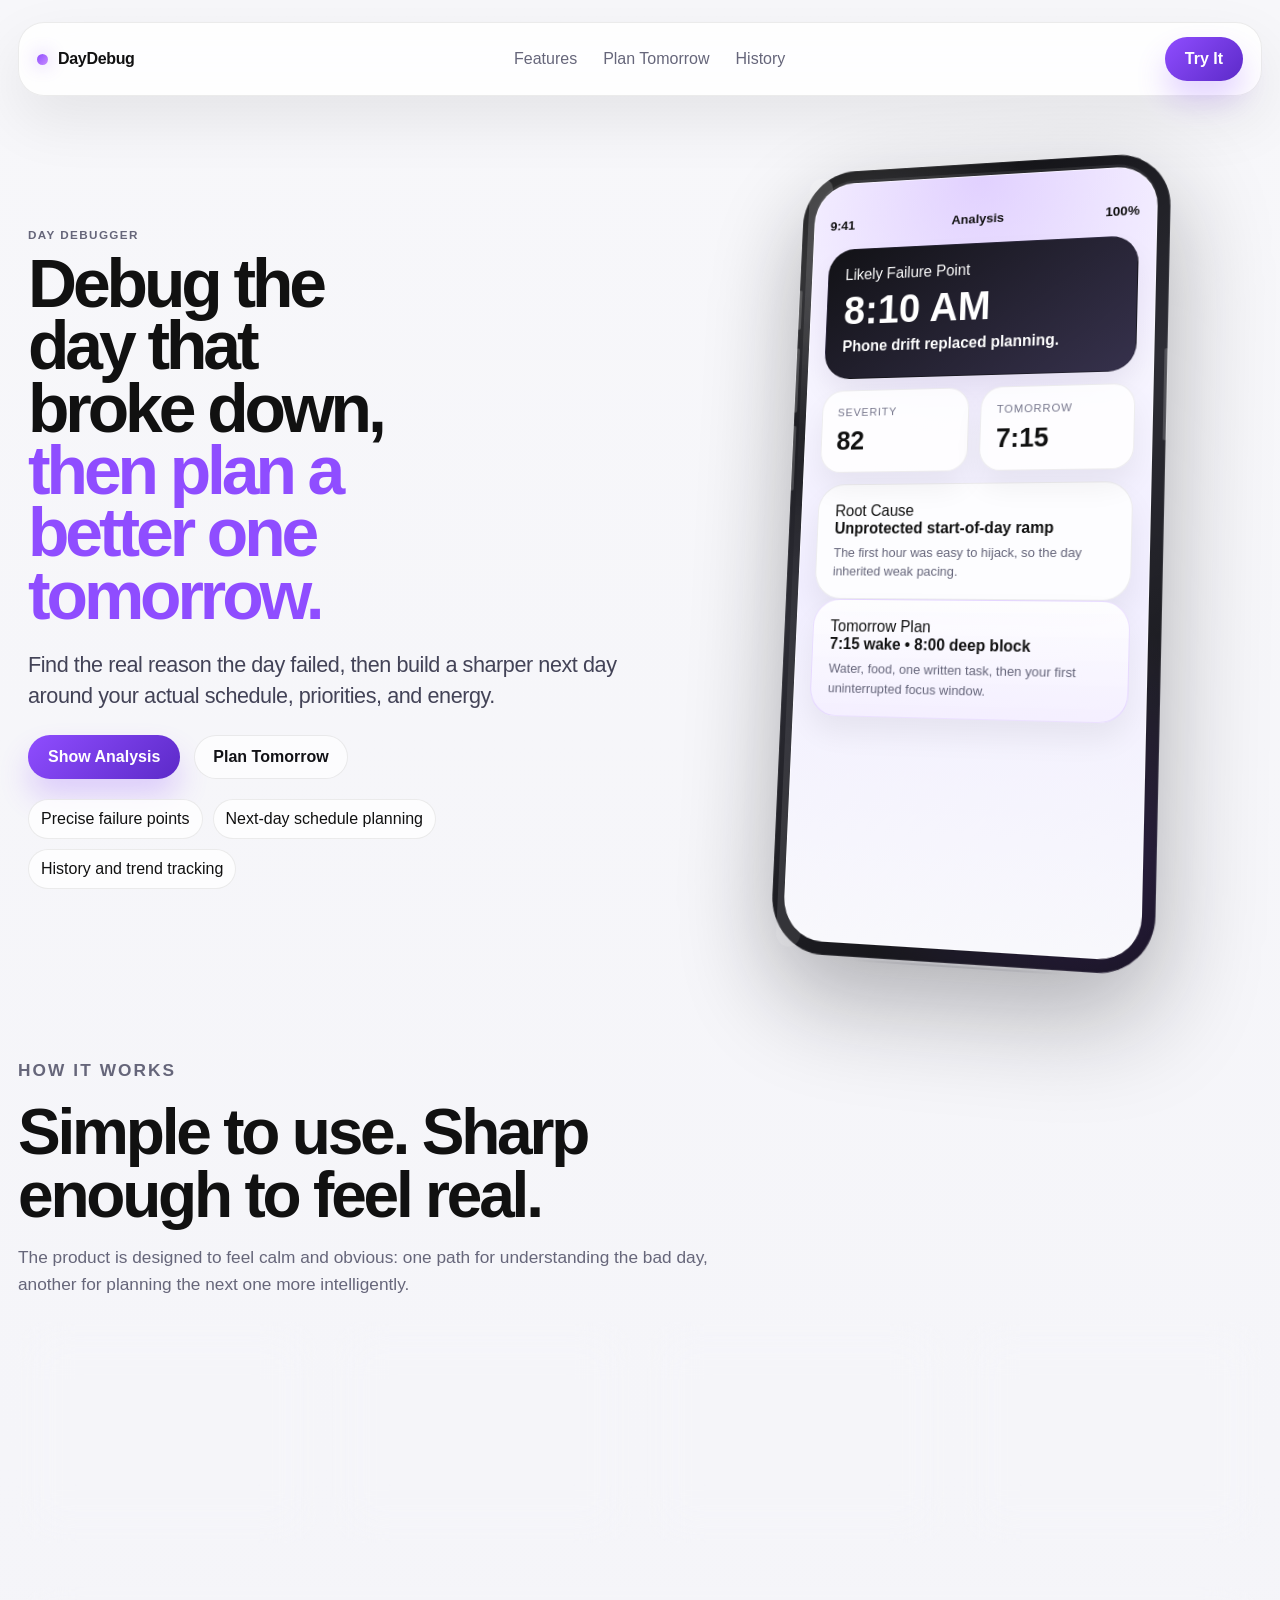
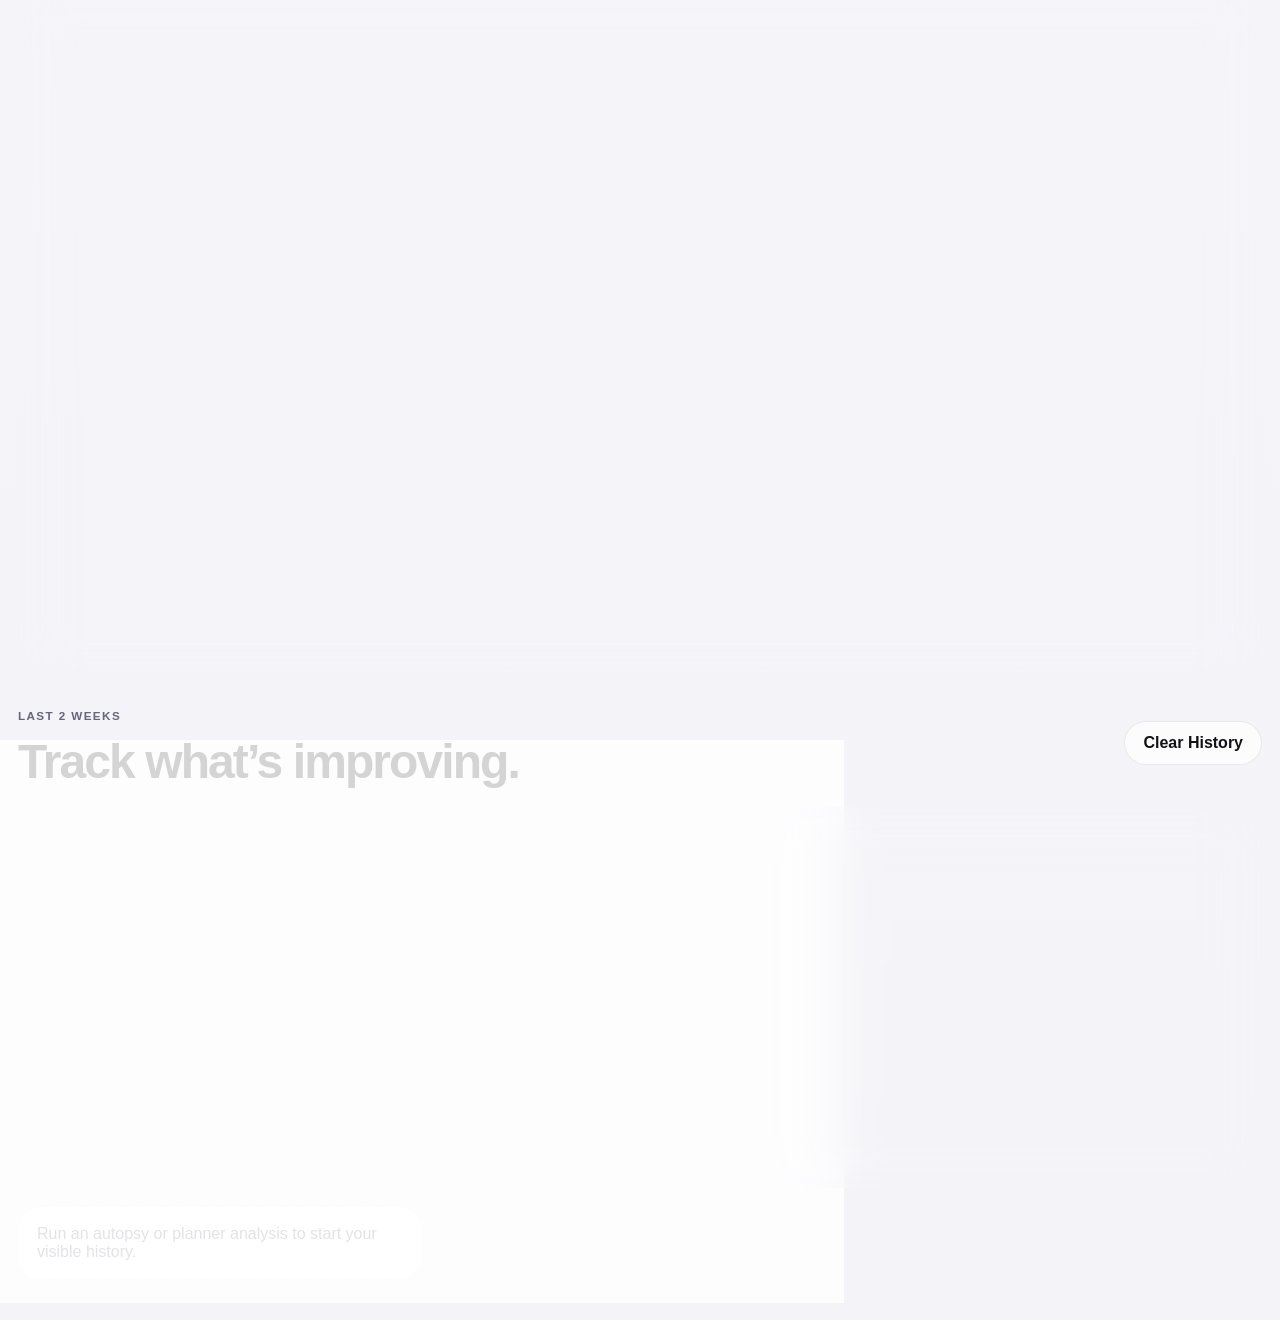
==== commit e0d7845e: "Improve planner conflict detection and optional energy hours" ====
--- a/index.html
+++ b/index.html
@@ -180,22 +180,35 @@
                     placeholder="Finish lab report, revise for quiz, reply to internship email..."
                   ></textarea>
                 </label>
-                <label>
-                  <span>High-energy hours start</span>
-                  <input id="highEnergyStart" type="time" value="08:00" />
-                </label>
-                <label>
-                  <span>High-energy hours end</span>
-                  <input id="highEnergyEnd" type="time" value="12:00" />
-                </label>
-                <label>
-                  <span>Low-energy hours start</span>
-                  <input id="lowEnergyStart" type="time" value="15:00" />
-                </label>
-                <label>
-                  <span>Low-energy hours end</span>
-                  <input id="lowEnergyEnd" type="time" value="17:30" />
-                </label>
+                <div class="planner-wide energy-toggle-box">
+                  <div class="card-title-row">
+                    <h3>Energy Hours</h3>
+                    <button id="toggleEnergyBtn" type="button" class="ghost-button">
+                      Add High-Energy Hours
+                    </button>
+                  </div>
+                  <p class="planner-helper">
+                    Optional. If you know when your mind is sharpest, we’ll schedule around it.
+                  </p>
+                  <div id="energyHoursSection" class="energy-hours-grid hidden">
+                    <label>
+                      <span>High-energy hours start</span>
+                      <input id="highEnergyStart" type="time" value="08:00" />
+                    </label>
+                    <label>
+                      <span>High-energy hours end</span>
+                      <input id="highEnergyEnd" type="time" value="12:00" />
+                    </label>
+                    <label>
+                      <span>Low-energy hours start</span>
+                      <input id="lowEnergyStart" type="time" value="15:00" />
+                    </label>
+                    <label>
+                      <span>Low-energy hours end</span>
+                      <input id="lowEnergyEnd" type="time" value="17:30" />
+                    </label>
+                  </div>
+                </div>
                 <div class="planner-wide task-builder">
                   <div class="card-title-row">
                     <h3>Tasks For Tomorrow</h3>
@@ -298,11 +311,6 @@
               <p id="failureWhy" class="break-copy"></p>
             </article>
             <article class="break-card">
-              <span>Scroll Drag</span>
-              <strong id="scrollCost">0</strong>
-              <small>estimated focus points lost</small>
-            </article>
-            <article class="break-card">
               <span>Planning Debt</span>
               <strong id="planningDebt">0</strong>
               <small>friction points from weak structure</small>
@@ -458,6 +466,14 @@
               <div id="priorityPlan" class="insight-list schedule-adjustments"></div>
             </article>
 
+            <article class="insight-card accent-red">
+              <div class="card-title-row">
+                <h4>Schedule Conflicts</h4>
+                <span class="count-pill">Check</span>
+              </div>
+              <div id="scheduleConflicts" class="insight-list"></div>
+            </article>
+
             <article class="insight-card accent-amber">
               <div class="card-title-row">
                 <h4>Efficiency Rules</h4>
--- a/styles.css
+++ b/styles.css
@@ -640,6 +640,27 @@
   border: 1px solid var(--line);
 }
 
+.energy-toggle-box {
+  padding: 18px;
+  border-radius: 24px;
+  background: rgba(255, 255, 255, 0.66);
+  border: 1px solid var(--line);
+}
+
+.planner-helper {
+  margin: 8px 0 0;
+  color: var(--muted);
+  font-size: 0.94rem;
+  line-height: 1.6;
+}
+
+.energy-hours-grid {
+  display: grid;
+  grid-template-columns: repeat(2, minmax(0, 1fr));
+  gap: 14px;
+  margin-top: 16px;
+}
+
 .task-list {
   display: grid;
   gap: 12px;
@@ -657,7 +678,7 @@
 }
 
 .task-row {
-  grid-template-columns: 1.6fr 110px 130px auto;
+  grid-template-columns: 1.8fr 120px auto;
   align-items: end;
 }
 
@@ -668,7 +689,6 @@
 }
 
 .task-row input,
-.task-row select,
 .schedule-row input {
   width: 100%;
   border-radius: 14px;
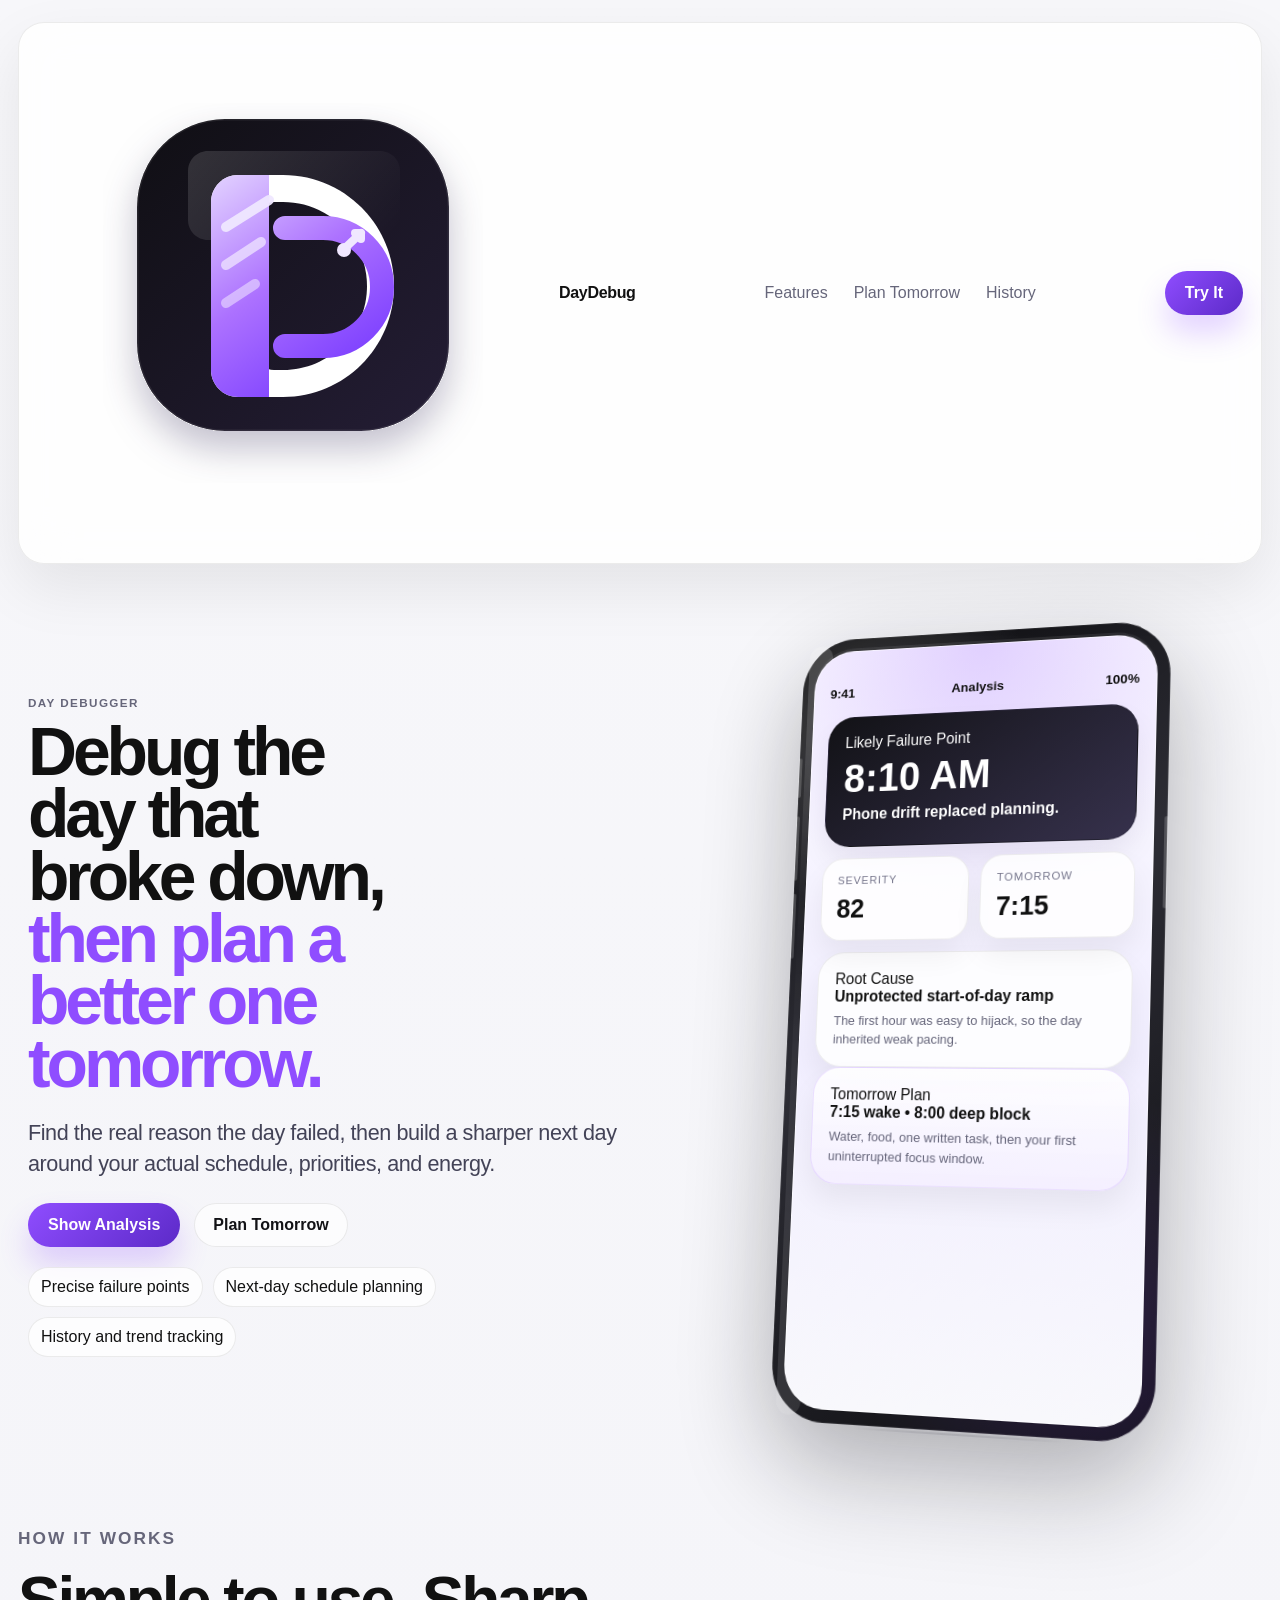
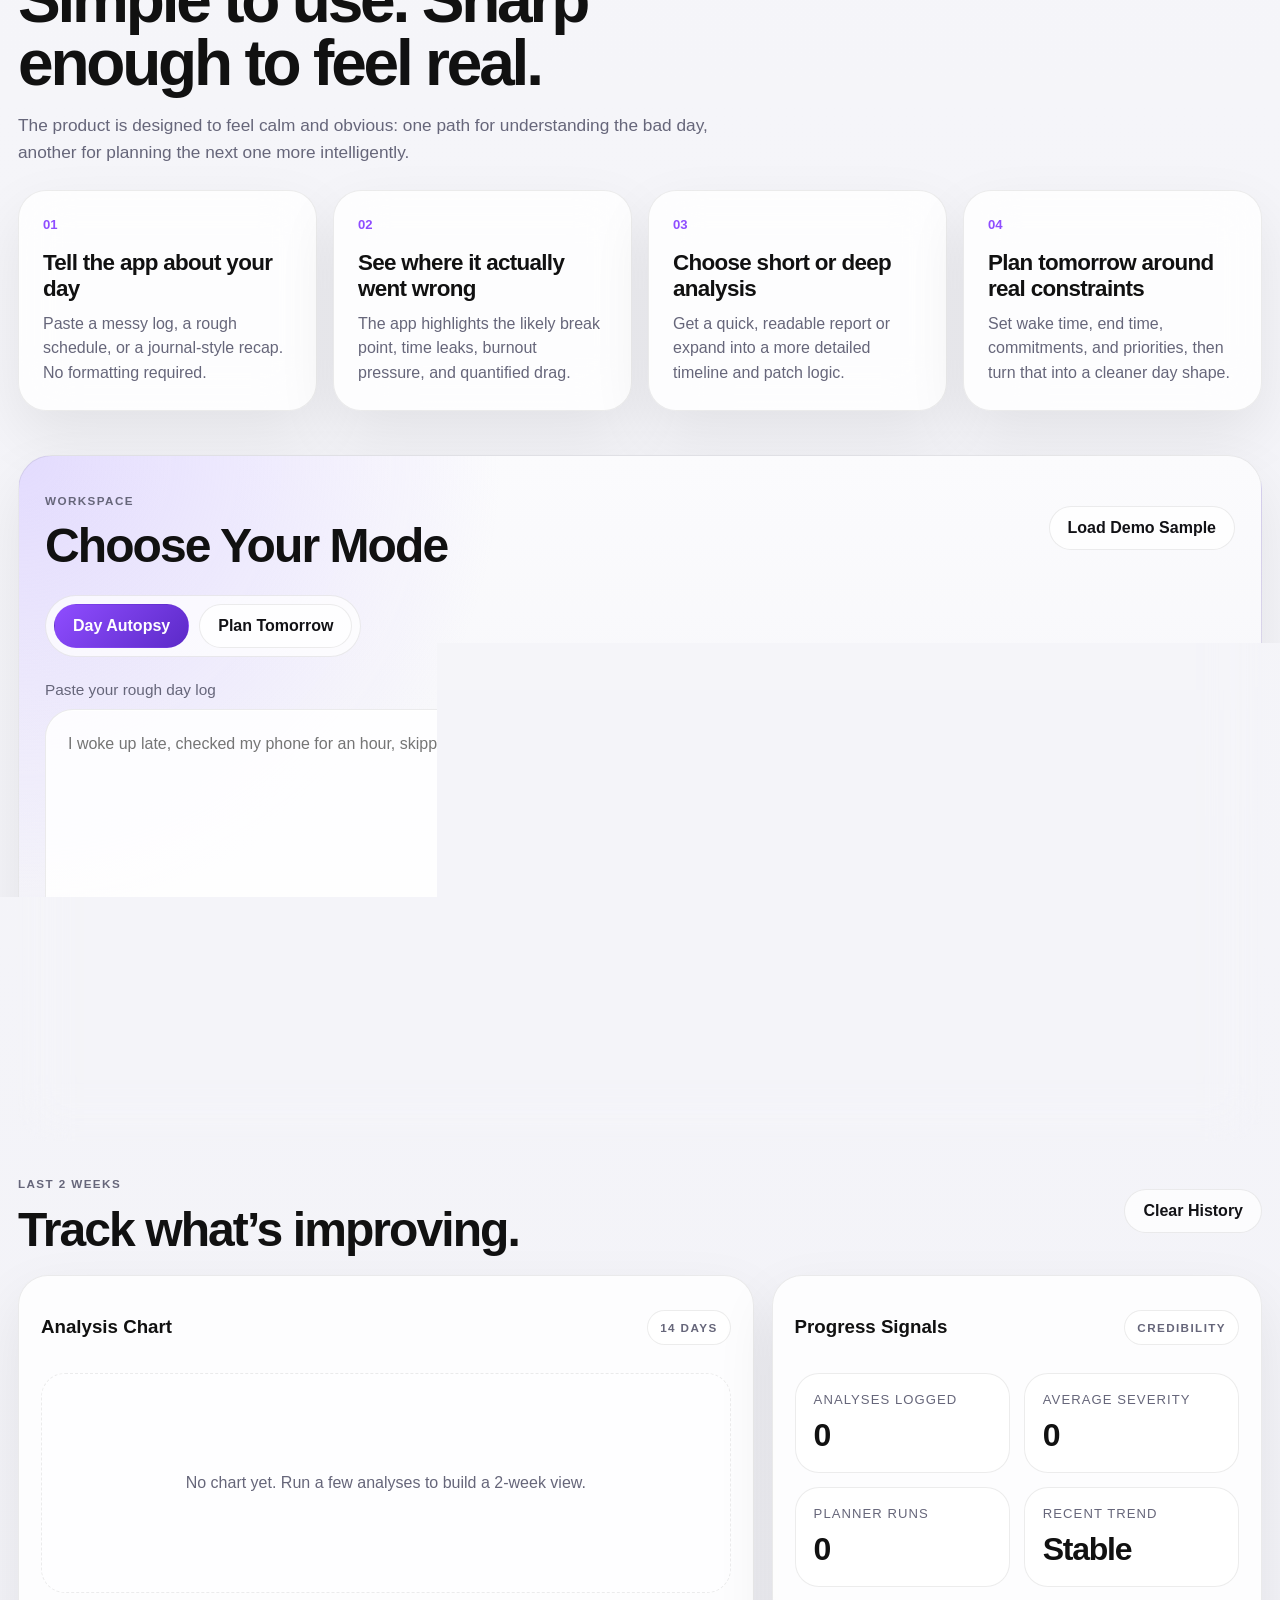
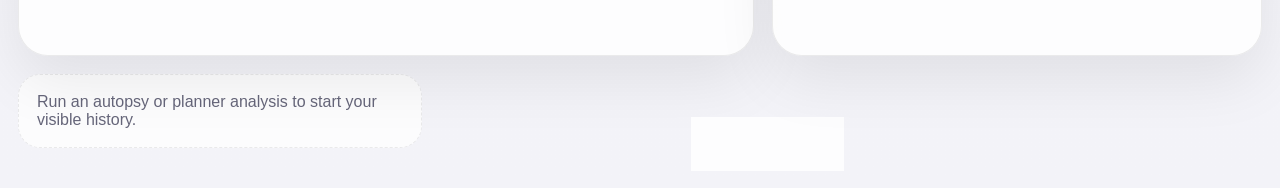
==== commit 7b0475b8: "Use refined Mirror D logo" ====
--- a/index.html
+++ b/index.html
@@ -11,7 +11,7 @@
       <section id="landingView" class="landing-view">
         <header class="topbar">
           <div class="brand-lockup">
-            <span class="brand-dot"></span>
+            <img src="./daydebug-logo-mirror-d.svg" alt="DayDebug logo" class="brand-logo" />
             <span class="brand-name">DayDebug</span>
           </div>
           <nav class="topbar-nav">
@@ -275,6 +275,10 @@
         <header class="results-topbar">
           <button id="backBtn" class="ghost-button">Go Back</button>
           <div class="results-topbar-meta">
+            <div class="results-brand-mark">
+              <img src="./daydebug-logo-mirror-d.svg" alt="DayDebug logo" class="results-brand-logo" />
+              <span>DayDebug</span>
+            </div>
             <p class="eyebrow">RESULTS</p>
             <h2 id="resultsHeading">Autopsy Report</h2>
           </div>
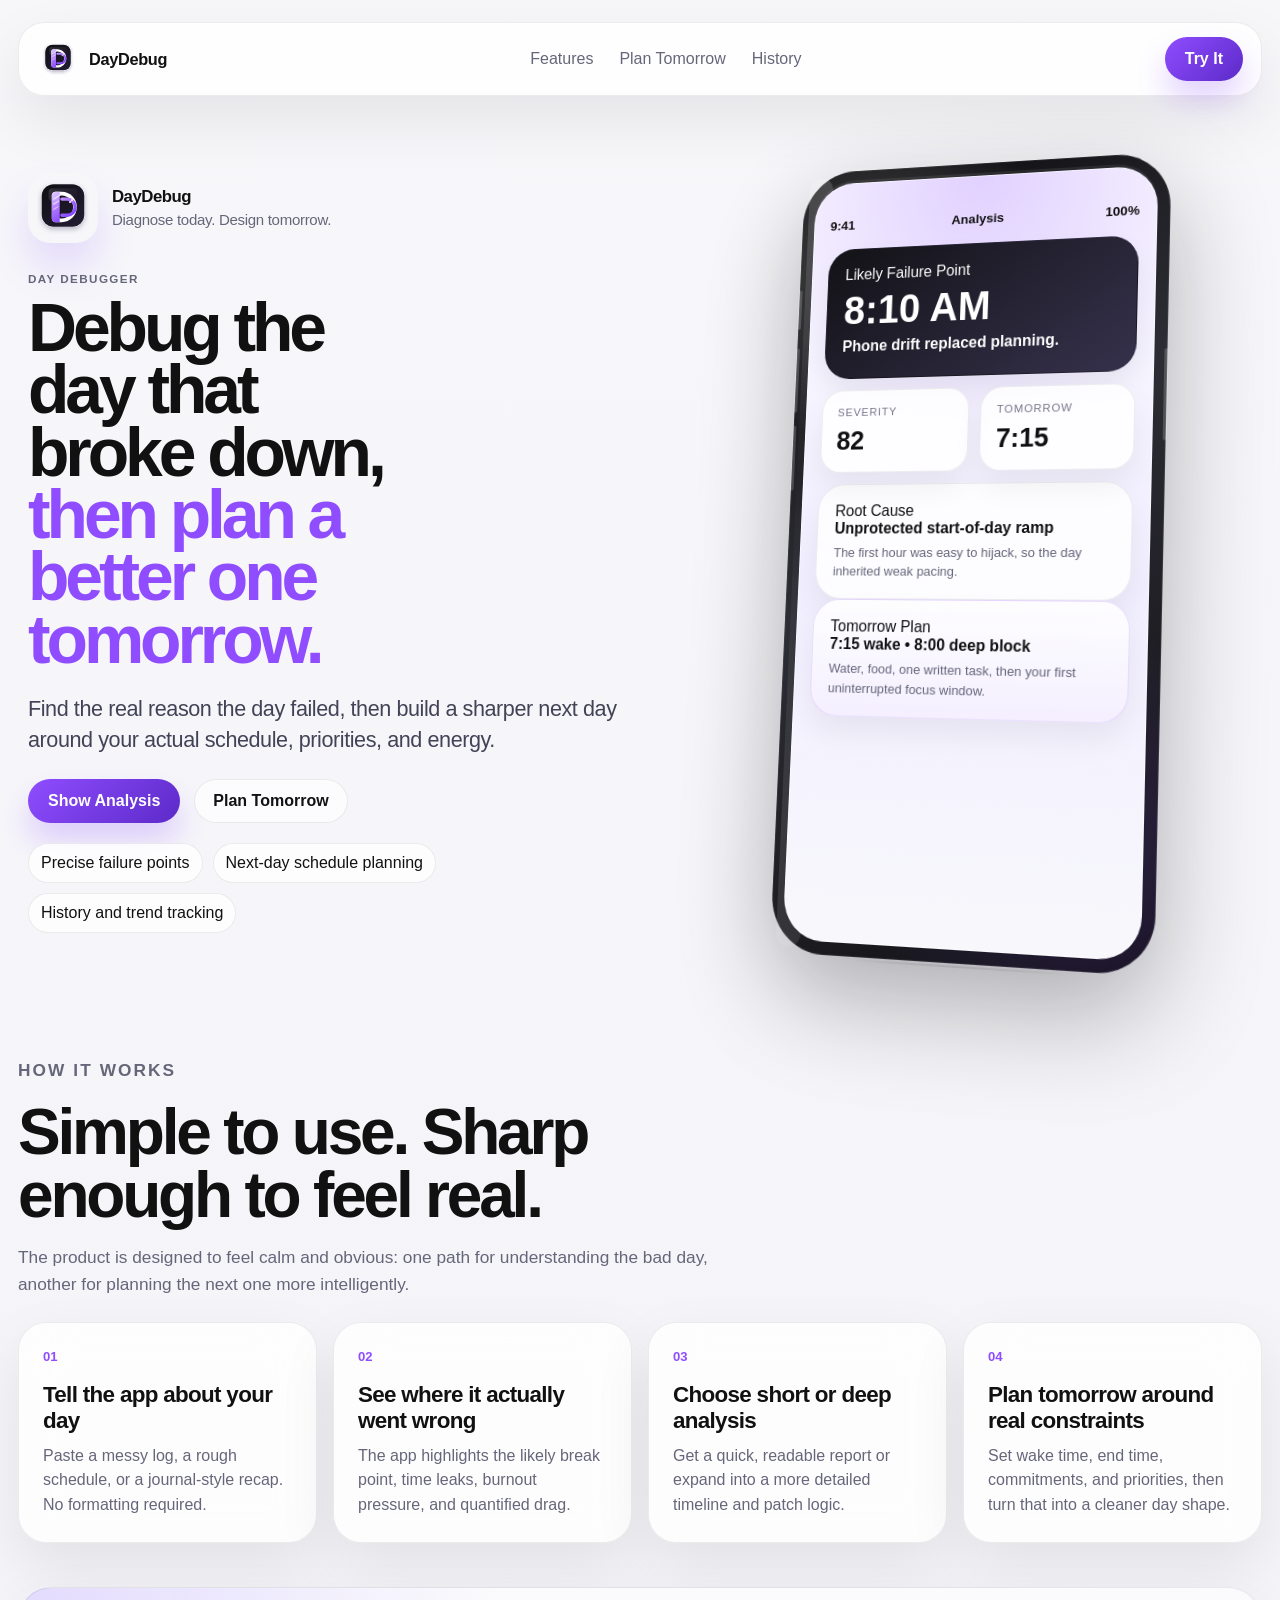
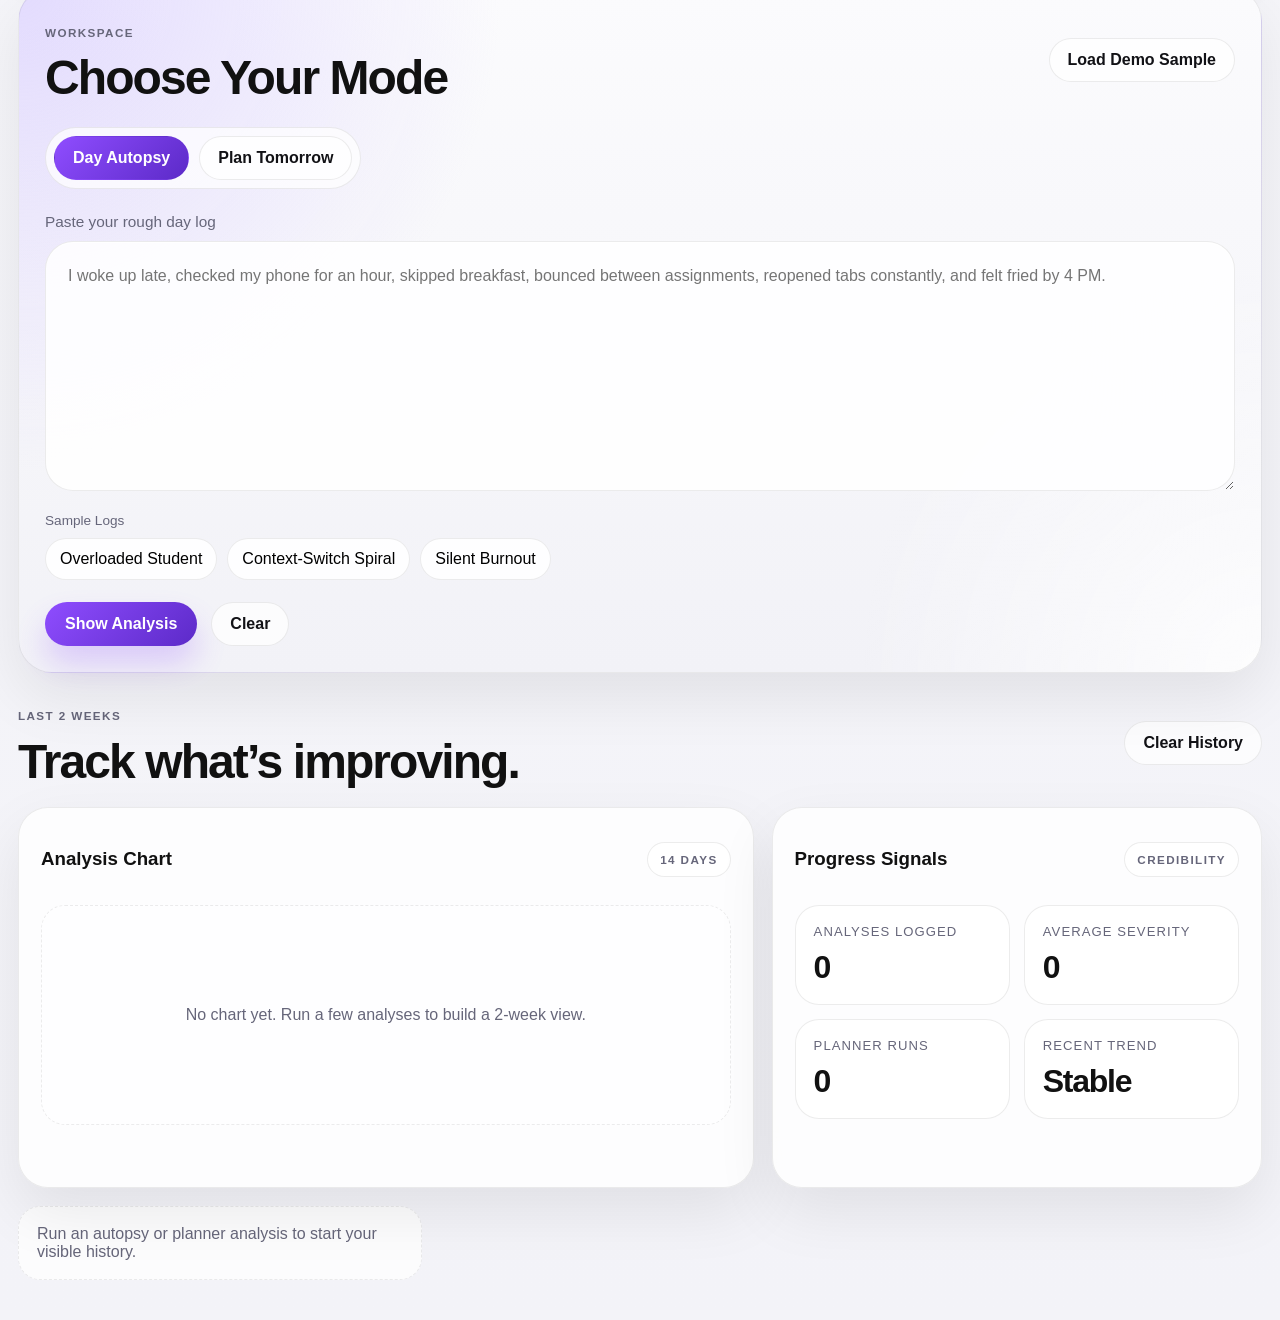
==== commit 84550059: "Fix logo layout and add hero branding" ====
--- a/index.html
+++ b/index.html
@@ -11,7 +11,9 @@
       <section id="landingView" class="landing-view">
         <header class="topbar">
           <div class="brand-lockup">
-            <img src="./daydebug-logo-mirror-d.svg" alt="DayDebug logo" class="brand-logo" />
+            <span class="brand-badge">
+              <img src="./daydebug-logo-mirror-d.svg" alt="DayDebug logo" class="brand-logo" />
+            </span>
             <span class="brand-name">DayDebug</span>
           </div>
           <nav class="topbar-nav">
@@ -24,6 +26,15 @@
 
         <section class="hero">
           <div class="hero-copy">
+            <div class="hero-brand">
+              <span class="hero-brand-badge">
+                <img src="./daydebug-logo-mirror-d.svg" alt="DayDebug logo" class="hero-brand-logo" />
+              </span>
+              <div class="hero-brand-text">
+                <strong>DayDebug</strong>
+                <span>Diagnose today. Design tomorrow.</span>
+              </div>
+            </div>
             <p class="eyebrow">DAY DEBUGGER</p>
             <h1>
               Debug the day that broke down,
@@ -276,7 +287,9 @@
           <button id="backBtn" class="ghost-button">Go Back</button>
           <div class="results-topbar-meta">
             <div class="results-brand-mark">
-              <img src="./daydebug-logo-mirror-d.svg" alt="DayDebug logo" class="results-brand-logo" />
+              <span class="results-brand-badge">
+                <img src="./daydebug-logo-mirror-d.svg" alt="DayDebug logo" class="results-brand-logo" />
+              </span>
               <span>DayDebug</span>
             </div>
             <p class="eyebrow">RESULTS</p>
--- a/styles.css
+++ b/styles.css
@@ -94,19 +94,40 @@
   display: flex;
   align-items: center;
   gap: 10px;
-}
-
-.brand-dot {
-  width: 11px;
-  height: 11px;
-  border-radius: 50%;
-  background: linear-gradient(135deg, var(--purple), #c78cff);
-  box-shadow: 0 0 18px rgba(143, 77, 255, 0.45);
+  flex: 0 0 auto;
+}
+
+.brand-badge {
+  width: 42px;
+  height: 42px;
+  border-radius: 13px;
+  overflow: hidden;
+  flex: 0 0 42px;
+  display: inline-flex;
+  align-items: center;
+  justify-content: center;
+}
+
+.brand-logo {
+  width: 100%;
+  height: 100%;
+  display: block;
+  object-fit: contain;
+  border-radius: 12px;
+  box-shadow: 0 10px 30px rgba(111, 43, 255, 0.18);
+  transition: transform 180ms ease, box-shadow 180ms ease;
 }
 
 .brand-name {
   font-weight: 700;
   letter-spacing: -0.02em;
+  font-size: 1.02rem;
+  white-space: nowrap;
+}
+
+.brand-lockup:hover .brand-logo {
+  transform: translateY(-1px) scale(1.02);
+  box-shadow: 0 14px 32px rgba(111, 43, 255, 0.24);
 }
 
 .topbar-nav {
@@ -159,6 +180,47 @@
   gap: 36px;
   align-items: center;
   padding: 54px 10px 30px;
+}
+
+.hero-brand {
+  display: inline-flex;
+  align-items: center;
+  gap: 14px;
+  margin-bottom: 18px;
+}
+
+.hero-brand-badge {
+  width: 70px;
+  height: 70px;
+  border-radius: 22px;
+  overflow: hidden;
+  display: inline-flex;
+  align-items: center;
+  justify-content: center;
+  box-shadow: 0 24px 40px rgba(111, 43, 255, 0.14);
+}
+
+.hero-brand-logo {
+  width: 100%;
+  height: 100%;
+  display: block;
+  object-fit: contain;
+}
+
+.hero-brand-text {
+  display: grid;
+  gap: 4px;
+}
+
+.hero-brand-text strong {
+  font-size: 1.05rem;
+  letter-spacing: -0.03em;
+}
+
+.hero-brand-text span {
+  color: var(--muted);
+  font-size: 0.94rem;
+  letter-spacing: -0.02em;
 }
 
 .eyebrow,
@@ -872,6 +934,36 @@
   flex: 1;
 }
 
+.results-brand-mark {
+  display: inline-flex;
+  align-items: center;
+  gap: 10px;
+  margin-bottom: 6px;
+  color: var(--muted);
+  font-size: 0.92rem;
+  font-weight: 600;
+  letter-spacing: -0.01em;
+}
+
+.results-brand-badge {
+  width: 30px;
+  height: 30px;
+  border-radius: 10px;
+  overflow: hidden;
+  display: inline-flex;
+  align-items: center;
+  justify-content: center;
+}
+
+.results-brand-logo {
+  width: 100%;
+  height: 100%;
+  display: block;
+  object-fit: contain;
+  border-radius: 10px;
+  box-shadow: 0 8px 20px rgba(111, 43, 255, 0.16);
+}
+
 .results-section,
 .trend-panel {
   margin-top: 18px;
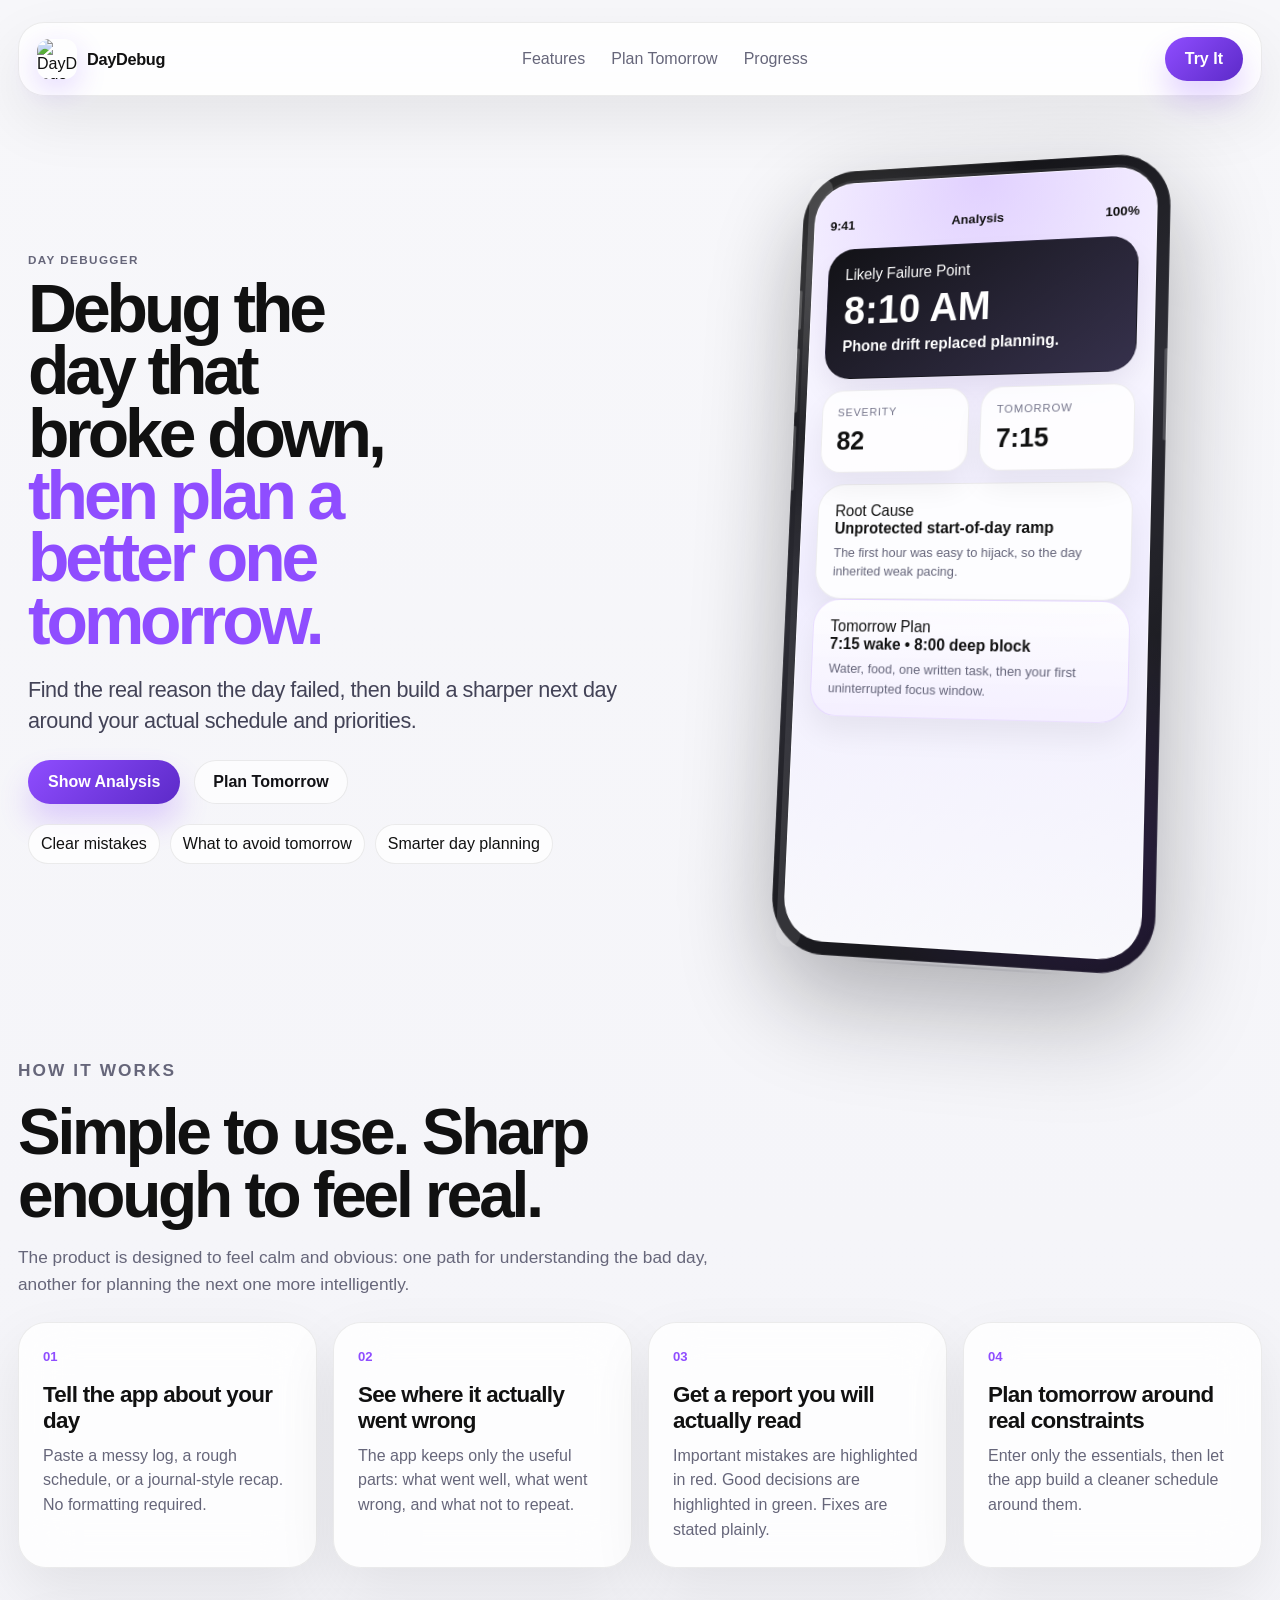
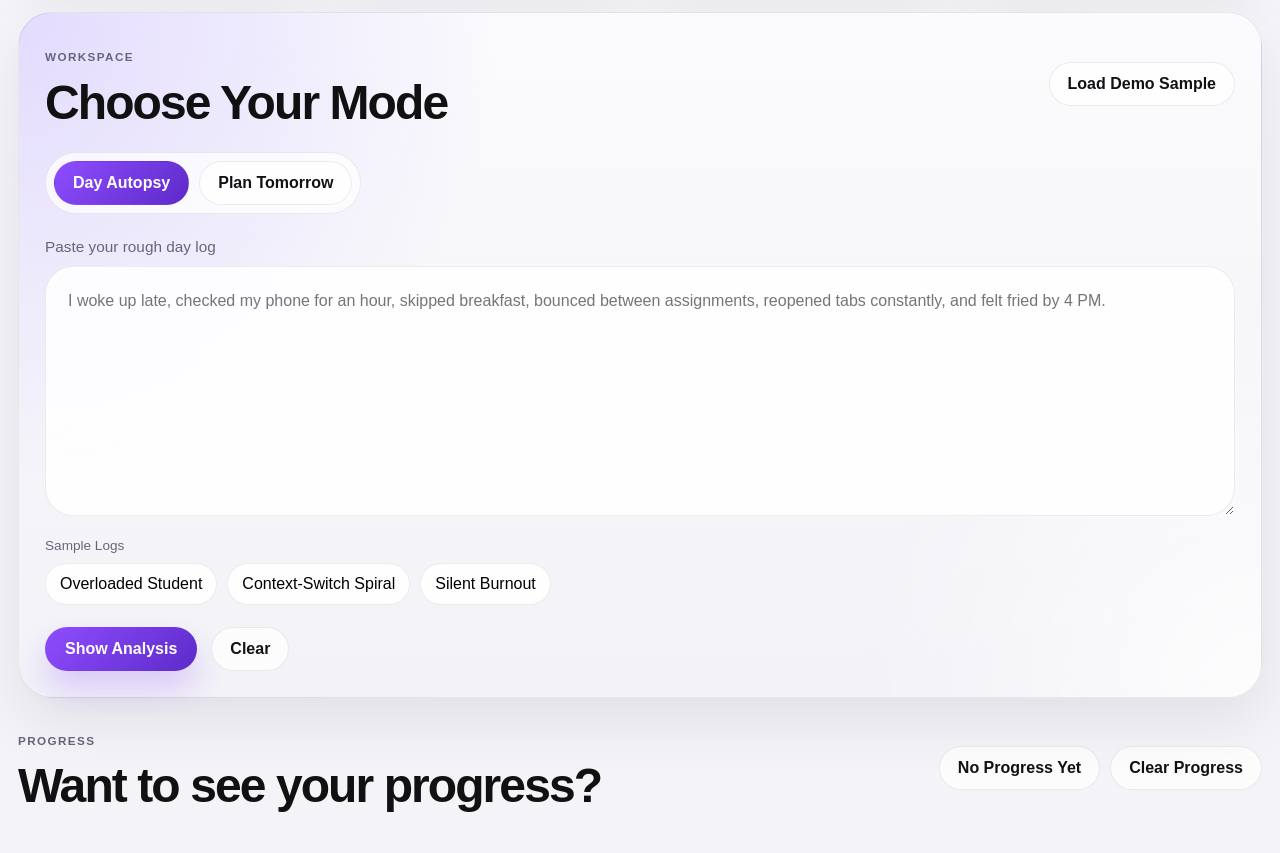
==== commit cbda561f: "Simplify UX and streamline analysis output" ====
--- a/index.html
+++ b/index.html
@@ -11,47 +11,36 @@
       <section id="landingView" class="landing-view">
         <header class="topbar">
           <div class="brand-lockup">
-            <span class="brand-badge">
-              <img src="./daydebug-logo-mirror-d.svg" alt="DayDebug logo" class="brand-logo" />
-            </span>
+            <img src="./daydebug-logo.svg" alt="DayDebug logo" class="brand-logo" />
             <span class="brand-name">DayDebug</span>
           </div>
           <nav class="topbar-nav">
             <a href="#features">Features</a>
             <a href="#planner">Plan Tomorrow</a>
-            <a href="#history">History</a>
+            <a href="#progress">Progress</a>
           </nav>
           <button id="jumpToInputBtn" class="topbar-cta">Try It</button>
         </header>
 
         <section class="hero">
           <div class="hero-copy">
-            <div class="hero-brand">
-              <span class="hero-brand-badge">
-                <img src="./daydebug-logo-mirror-d.svg" alt="DayDebug logo" class="hero-brand-logo" />
-              </span>
-              <div class="hero-brand-text">
-                <strong>DayDebug</strong>
-                <span>Diagnose today. Design tomorrow.</span>
-              </div>
-            </div>
             <p class="eyebrow">DAY DEBUGGER</p>
             <h1>
               Debug the day that broke down,
               <span class="accent-line">then plan a better one tomorrow.</span>
             </h1>
             <p class="hero-text">
-              Find the real reason the day failed, then build a sharper next day around your actual schedule,
-              priorities, and energy.
+              Find the real reason the day failed, then build a sharper next day around your actual schedule
+              and priorities.
             </p>
             <div class="hero-actions">
               <button id="heroAnalyzeBtn" class="primary-button">Show Analysis</button>
               <button id="heroPlannerBtn" class="secondary-button hero-secondary">Plan Tomorrow</button>
             </div>
             <div class="hero-points">
-              <span>Precise failure points</span>
-              <span>Next-day schedule planning</span>
-              <span>History and trend tracking</span>
+              <span>Clear mistakes</span>
+              <span>What to avoid tomorrow</span>
+              <span>Smarter day planning</span>
             </div>
           </div>
 
@@ -124,17 +113,17 @@
             <article class="step-card">
               <span class="step-number">02</span>
               <h3>See where it actually went wrong</h3>
-              <p>The app highlights the likely break point, time leaks, burnout pressure, and quantified drag.</p>
+              <p>The app keeps only the useful parts: what went well, what went wrong, and what not to repeat.</p>
             </article>
             <article class="step-card">
               <span class="step-number">03</span>
-              <h3>Choose short or deep analysis</h3>
-              <p>Get a quick, readable report or expand into a more detailed timeline and patch logic.</p>
+              <h3>Get a report you will actually read</h3>
+              <p>Important mistakes are highlighted in red. Good decisions are highlighted in green. Fixes are stated plainly.</p>
             </article>
             <article class="step-card">
               <span class="step-number">04</span>
               <h3>Plan tomorrow around real constraints</h3>
-              <p>Set wake time, end time, commitments, and priorities, then turn that into a cleaner day shape.</p>
+              <p>Enter only the essentials, then let the app build a cleaner schedule around them.</p>
             </article>
           </div>
         </section>
@@ -193,13 +182,13 @@
                 </label>
                 <div class="planner-wide energy-toggle-box">
                   <div class="card-title-row">
-                    <h3>Energy Hours</h3>
+                    <h3>Want to add energy hours?</h3>
                     <button id="toggleEnergyBtn" type="button" class="ghost-button">
-                      Add High-Energy Hours
+                      Yes, add them
                     </button>
                   </div>
                   <p class="planner-helper">
-                    Optional. If you know when your mind is sharpest, we’ll schedule around it.
+                    Optional. Only add this if you already know when you work best.
                   </p>
                   <div id="energyHoursSection" class="energy-hours-grid hidden">
                     <label>
@@ -220,13 +209,13 @@
                     </label>
                   </div>
                 </div>
-                <div class="planner-wide task-builder">
-                  <div class="card-title-row">
-                    <h3>Tasks For Tomorrow</h3>
-                    <button id="addTaskBtn" type="button" class="ghost-button">Add Task</button>
-                  </div>
-                  <div id="taskList" class="task-list"></div>
-                </div>
+                <label class="planner-wide">
+                  <span>Tasks for tomorrow (optional)</span>
+                  <textarea
+                    id="taskDump"
+                    placeholder="Essay draft 90 min, quiz revision 45 min, internship email 20 min..."
+                  ></textarea>
+                </label>
               </div>
             </section>
 
@@ -237,48 +226,26 @@
           </div>
         </section>
 
-        <section id="history" class="history-dashboard">
+        <section id="progress" class="history-dashboard">
           <div class="history-dashboard-header">
             <div>
-              <p class="eyebrow">LAST 2 WEEKS</p>
-              <h2>Track what’s improving.</h2>
-            </div>
-            <button id="clearHistoryBtn" class="ghost-button">Clear History</button>
-          </div>
-          <div class="history-dashboard-grid">
+              <p class="eyebrow">PROGRESS</p>
+              <h2>Want to see your progress?</h2>
+            </div>
+            <div class="history-actions">
+              <button id="toggleProgressBtn" class="ghost-button">Show Progress</button>
+              <button id="clearHistoryBtn" class="ghost-button">Clear Progress</button>
+            </div>
+          </div>
+          <div id="progressPanel" class="history-dashboard-grid hidden">
             <article class="history-chart-card">
               <div class="card-title-row">
-                <h3>Analysis Chart</h3>
+                <h3>Progress Chart</h3>
                 <span class="count-pill">14 days</span>
               </div>
               <div id="historyChart" class="history-chart"></div>
             </article>
-            <article class="history-progress-card">
-              <div class="card-title-row">
-                <h3>Progress Signals</h3>
-                <span class="count-pill">Credibility</span>
-              </div>
-              <div class="progress-metrics">
-                <div class="progress-metric">
-                  <span>Analyses Logged</span>
-                  <strong id="historyCountMetric">0</strong>
-                </div>
-                <div class="progress-metric">
-                  <span>Average Severity</span>
-                  <strong id="avgSeverityMetric">0</strong>
-                </div>
-                <div class="progress-metric">
-                  <span>Planner Runs</span>
-                  <strong id="plannerCountMetric">0</strong>
-                </div>
-                <div class="progress-metric">
-                  <span>Recent Trend</span>
-                  <strong id="trendMetric">Stable</strong>
-                </div>
-              </div>
-            </article>
-          </div>
-          <div id="historyList" class="history-list"></div>
+          </div>
         </section>
       </section>
 
@@ -287,9 +254,7 @@
           <button id="backBtn" class="ghost-button">Go Back</button>
           <div class="results-topbar-meta">
             <div class="results-brand-mark">
-              <span class="results-brand-badge">
-                <img src="./daydebug-logo-mirror-d.svg" alt="DayDebug logo" class="results-brand-logo" />
-              </span>
+              <img src="./daydebug-logo.svg" alt="DayDebug logo" class="results-brand-logo" />
               <span>DayDebug</span>
             </div>
             <p class="eyebrow">RESULTS</p>
@@ -297,11 +262,6 @@
           </div>
           <div id="analysisStamp" class="analysis-stamp">Awaiting input</div>
         </header>
-
-        <div id="autopsyControls" class="report-controls">
-          <button id="shortReportBtn" class="report-button active">Short Report</button>
-          <button id="deepReportBtn" class="report-button">Deep Analysis</button>
-        </div>
 
         <section id="autopsyResultsSection" class="results-section">
           <section class="results-hero-card">
@@ -309,16 +269,6 @@
               <p class="eyebrow">PRIMARY INSIGHT</p>
               <h3 id="autopsySummary">Summary appears here</h3>
             </div>
-            <div class="score-grid">
-              <div class="score-card">
-                <span>Severity</span>
-                <strong id="severityScore">0</strong>
-              </div>
-              <div class="score-card">
-                <span>Confidence</span>
-                <strong id="confidenceScore">0%</strong>
-              </div>
-            </div>
           </section>
 
           <section class="breakpoint-strip">
@@ -327,16 +277,6 @@
               <h4 id="failureMoment">No break point yet</h4>
               <p id="failureWhy" class="break-copy"></p>
             </article>
-            <article class="break-card">
-              <span>Planning Debt</span>
-              <strong id="planningDebt">0</strong>
-              <small>friction points from weak structure</small>
-            </article>
-            <article class="break-card">
-              <span>Energy Strain</span>
-              <strong id="energyStrain">0</strong>
-              <small>burnout pressure score</small>
-            </article>
           </section>
 
           <section class="results-grid">
@@ -364,6 +304,16 @@
               <div id="changeTomorrow" class="insight-list"></div>
             </article>
 
+            <article class="insight-card accent-red">
+              <div class="card-title-row">
+                <h4>Do Not Repeat Tomorrow</h4>
+                <span class="count-pill">Avoid</span>
+              </div>
+              <div id="avoidTomorrow" class="insight-list"></div>
+            </article>
+          </section>
+
+          <section class="results-grid">
             <article class="insight-card accent-sand">
               <div class="card-title-row">
                 <h4>Focus vs Wasted Time</h4>
@@ -371,47 +321,10 @@
               </div>
               <div id="focusAnalytics" class="insight-list"></div>
             </article>
-          </section>
-
-          <section class="results-grid">
-            <article class="insight-card accent-red">
-              <div class="card-title-row">
-                <h4>Time Leaks</h4>
-                <span id="timeLeakCount" class="count-pill">0</span>
-              </div>
-              <div id="timeLeaks" class="insight-list"></div>
-            </article>
-
-            <article class="insight-card accent-amber">
-              <div class="card-title-row">
-                <h4>Burnout Signals</h4>
-                <span id="burnoutCount" class="count-pill">0</span>
-              </div>
-              <div id="burnoutSignals" class="insight-list"></div>
-            </article>
-
-            <article class="insight-card accent-blue">
-              <div class="card-title-row">
-                <h4>Root Causes</h4>
-                <span class="count-pill">3</span>
-              </div>
-              <div id="rootCauses" class="insight-list"></div>
-            </article>
-
-            <article class="insight-card accent-green">
-              <div class="card-title-row">
-                <h4>Behavioral Patches</h4>
-                <span class="count-pill">3</span>
-              </div>
-              <div id="behaviorPatches" class="insight-list"></div>
-            </article>
-          </section>
-
-          <section id="deepSection" class="results-grid hidden">
             <article class="insight-card accent-ink">
               <div class="card-title-row">
                 <h4>Timeline Breakdown</h4>
-                <span class="count-pill">Quantified</span>
+                <span class="count-pill">When</span>
               </div>
               <div id="failureTimeline" class="insight-list"></div>
             </article>
@@ -431,16 +344,6 @@
               <p class="eyebrow">TOMORROW SUMMARY</p>
               <h3 id="plannerSummary">Planner summary appears here</h3>
             </div>
-            <div class="score-grid">
-              <div class="score-card">
-                <span>Plan Quality</span>
-                <strong id="planQualityScore">0</strong>
-              </div>
-              <div class="score-card">
-                <span>Focus Hours</span>
-                <strong id="focusHoursScore">0h</strong>
-              </div>
-            </div>
           </section>
 
           <section class="breakpoint-strip">
@@ -449,21 +352,6 @@
               <h4 id="bestStartWindow">No plan yet</h4>
               <p id="bestStartWhy" class="break-copy"></p>
             </article>
-            <article class="break-card">
-              <span>Wake</span>
-              <strong id="plannerWake">--</strong>
-              <small>recommended start</small>
-            </article>
-            <article class="break-card">
-              <span>Deep Work</span>
-              <strong id="plannerDeepWork">--</strong>
-              <small>best uninterrupted block</small>
-            </article>
-            <article class="break-card">
-              <span>Shutdown</span>
-              <strong id="plannerShutdown">--</strong>
-              <small>end the day cleanly</small>
-            </article>
           </section>
 
           <section class="results-grid">
@@ -491,9 +379,9 @@
               <div id="scheduleConflicts" class="insight-list"></div>
             </article>
 
-            <article class="insight-card accent-amber">
-              <div class="card-title-row">
-                <h4>Efficiency Rules</h4>
+            <article class="insight-card accent-green">
+              <div class="card-title-row">
+                <h4>Keep Tomorrow Clean</h4>
                 <span class="count-pill">Protect</span>
               </div>
               <div id="efficiencyRules" class="insight-list"></div>
@@ -501,21 +389,14 @@
 
             <article class="insight-card accent-sand">
               <div class="card-title-row">
-                <h4>Planner Notes</h4>
-                <span class="count-pill">Reasoning</span>
+                <h4>Simple Notes</h4>
+                <span class="count-pill">Why</span>
               </div>
               <div id="plannerNotes" class="insight-list"></div>
             </article>
           </section>
         </section>
 
-        <section class="trend-panel">
-          <div>
-            <p class="eyebrow">TREND</p>
-            <h4 id="trendTitle">No trend yet</h4>
-          </div>
-          <p id="trendBody" class="trend-body"></p>
-        </section>
       </section>
     </div>
 
--- a/styles.css
+++ b/styles.css
@@ -63,13 +63,11 @@
 .topbar,
 .workspace-card,
 .history-chart-card,
-.history-progress-card,
 .results-topbar,
 .results-hero-card,
 .insight-card,
 .break-card,
 .trend-panel,
-.history-item,
 .step-card {
   background: var(--surface);
   border: 1px solid var(--line);
@@ -97,20 +95,9 @@
   flex: 0 0 auto;
 }
 
-.brand-badge {
-  width: 42px;
-  height: 42px;
-  border-radius: 13px;
-  overflow: hidden;
-  flex: 0 0 42px;
-  display: inline-flex;
-  align-items: center;
-  justify-content: center;
-}
-
 .brand-logo {
-  width: 100%;
-  height: 100%;
+  width: 40px;
+  height: 40px;
   display: block;
   object-fit: contain;
   border-radius: 12px;
@@ -122,7 +109,6 @@
   font-weight: 700;
   letter-spacing: -0.02em;
   font-size: 1.02rem;
-  white-space: nowrap;
 }
 
 .brand-lockup:hover .brand-logo {
@@ -180,47 +166,6 @@
   gap: 36px;
   align-items: center;
   padding: 54px 10px 30px;
-}
-
-.hero-brand {
-  display: inline-flex;
-  align-items: center;
-  gap: 14px;
-  margin-bottom: 18px;
-}
-
-.hero-brand-badge {
-  width: 70px;
-  height: 70px;
-  border-radius: 22px;
-  overflow: hidden;
-  display: inline-flex;
-  align-items: center;
-  justify-content: center;
-  box-shadow: 0 24px 40px rgba(111, 43, 255, 0.14);
-}
-
-.hero-brand-logo {
-  width: 100%;
-  height: 100%;
-  display: block;
-  object-fit: contain;
-}
-
-.hero-brand-text {
-  display: grid;
-  gap: 4px;
-}
-
-.hero-brand-text strong {
-  font-size: 1.05rem;
-  letter-spacing: -0.03em;
-}
-
-.hero-brand-text span {
-  color: var(--muted);
-  font-size: 0.94rem;
-  letter-spacing: -0.02em;
 }
 
 .eyebrow,
@@ -683,80 +628,37 @@
 }
 
 .planner-form {
-  padding: 22px;
-  border-radius: 30px;
-  background: rgba(255, 255, 255, 0.68);
-  border: 1px solid var(--line);
+  padding: 16px;
+  border-radius: 24px;
+  background: rgba(255, 255, 255, 0.56);
+  border: 1px solid rgba(17, 17, 17, 0.05);
 }
 
 .planner-grid {
   display: grid;
-  grid-template-columns: repeat(2, minmax(0, 1fr));
-  gap: 14px;
-}
-
-.task-builder {
-  padding: 18px;
-  border-radius: 24px;
-  background: rgba(255, 255, 255, 0.66);
-  border: 1px solid var(--line);
+  grid-template-columns: 1fr;
+  gap: 12px;
 }
 
 .energy-toggle-box {
-  padding: 18px;
-  border-radius: 24px;
-  background: rgba(255, 255, 255, 0.66);
-  border: 1px solid var(--line);
+  padding: 14px 16px;
+  border-radius: 20px;
+  background: rgba(255, 255, 255, 0.7);
+  border: 1px solid rgba(17, 17, 17, 0.06);
 }
 
 .planner-helper {
-  margin: 8px 0 0;
-  color: var(--muted);
-  font-size: 0.94rem;
-  line-height: 1.6;
+  margin: 6px 0 0;
+  color: var(--muted);
+  font-size: 0.88rem;
+  line-height: 1.45;
 }
 
 .energy-hours-grid {
   display: grid;
   grid-template-columns: repeat(2, minmax(0, 1fr));
-  gap: 14px;
-  margin-top: 16px;
-}
-
-.task-list {
-  display: grid;
   gap: 12px;
-  margin-top: 14px;
-}
-
-.task-row,
-.schedule-row {
-  display: grid;
-  gap: 10px;
-  padding: 14px;
-  border-radius: 20px;
-  background: rgba(255, 255, 255, 0.8);
-  border: 1px solid rgba(17, 17, 17, 0.06);
-}
-
-.task-row {
-  grid-template-columns: 1.8fr 120px auto;
-  align-items: end;
-}
-
-.task-row label,
-.schedule-row label {
-  display: grid;
-  gap: 6px;
-}
-
-.task-row input,
-.schedule-row input {
-  width: 100%;
-  border-radius: 14px;
-  border: 1px solid var(--line);
-  background: rgba(255,255,255,0.95);
-  padding: 10px 12px;
+  margin-top: 12px;
 }
 
 .small-button {
@@ -799,11 +701,14 @@
 
 .planner-grid input,
 .planner-grid textarea {
-  padding: 16px;
+  padding: 14px 15px;
+  border-radius: 18px;
+  border: 1px solid rgba(17, 17, 17, 0.08);
+  background: rgba(255, 255, 255, 0.88);
 }
 
 .planner-grid textarea {
-  min-height: 104px;
+  min-height: 84px;
   resize: vertical;
 }
 
@@ -822,15 +727,20 @@
 
 .history-dashboard-grid {
   display: grid;
-  grid-template-columns: 1.2fr 0.8fr;
+  grid-template-columns: 1fr;
   gap: 18px;
   margin-top: 18px;
 }
 
-.history-chart-card,
-.history-progress-card {
+.history-chart-card {
   border-radius: 30px;
   padding: 22px;
+}
+
+.history-actions {
+  display: flex;
+  gap: 10px;
+  flex-wrap: wrap;
 }
 
 .history-chart {
@@ -848,78 +758,6 @@
   background: rgba(255, 255, 255, 0.5);
 }
 
-.progress-metrics {
-  display: grid;
-  grid-template-columns: repeat(2, minmax(0, 1fr));
-  gap: 14px;
-  margin-top: 16px;
-}
-
-.progress-metric {
-  padding: 18px;
-  border-radius: 24px;
-  background: rgba(255, 255, 255, 0.76);
-  border: 1px solid var(--line);
-}
-
-.progress-metric span {
-  display: block;
-  color: var(--muted);
-  font-size: 0.82rem;
-  text-transform: uppercase;
-  letter-spacing: 0.08em;
-}
-
-.progress-metric strong {
-  display: block;
-  margin-top: 10px;
-  font-size: 2rem;
-  letter-spacing: -0.04em;
-}
-
-.history-list {
-  display: grid;
-  grid-template-columns: repeat(3, minmax(0, 1fr));
-  gap: 16px;
-  margin-top: 18px;
-}
-
-.history-item {
-  border-radius: 28px;
-  padding: 18px;
-  cursor: pointer;
-}
-
-.history-item:hover {
-  border-color: rgba(143, 77, 255, 0.22);
-  box-shadow: 0 28px 46px rgba(143, 77, 255, 0.08);
-}
-
-.history-item h3 {
-  margin: 10px 0 8px;
-  font-size: 1.05rem;
-  line-height: 1.34;
-}
-
-.history-meta {
-  display: flex;
-  flex-wrap: wrap;
-  gap: 8px;
-}
-
-.history-meta span {
-  font-size: 0.74rem;
-  text-transform: uppercase;
-  letter-spacing: 0.08em;
-  color: var(--muted);
-}
-
-.history-excerpt {
-  margin: 10px 0 0;
-  color: var(--muted);
-  line-height: 1.5;
-}
-
 .results-page {
   padding-top: 8px;
 }
@@ -945,22 +783,12 @@
   letter-spacing: -0.01em;
 }
 
-.results-brand-badge {
-  width: 30px;
-  height: 30px;
-  border-radius: 10px;
-  overflow: hidden;
-  display: inline-flex;
-  align-items: center;
-  justify-content: center;
-}
-
 .results-brand-logo {
-  width: 100%;
-  height: 100%;
+  width: 28px;
+  height: 28px;
   display: block;
   object-fit: contain;
-  border-radius: 10px;
+  border-radius: 9px;
   box-shadow: 0 8px 20px rgba(111, 43, 255, 0.16);
 }
 
@@ -991,33 +819,6 @@
   max-width: 24ch;
 }
 
-.score-grid {
-  display: grid;
-  grid-template-columns: repeat(2, minmax(140px, 1fr));
-  gap: 12px;
-}
-
-.score-card {
-  padding: 18px;
-  border-radius: 24px;
-  background: linear-gradient(145deg, #171720, #312b46);
-  color: white;
-}
-
-.score-card span {
-  display: block;
-  font-size: 0.76rem;
-  letter-spacing: 0.08em;
-  text-transform: uppercase;
-  color: rgba(255, 255, 255, 0.7);
-}
-
-.score-card strong {
-  display: block;
-  margin-top: 10px;
-  font-size: 2rem;
-}
-
 .breakpoint-strip,
 .results-grid {
   display: grid;
@@ -1026,7 +827,7 @@
 }
 
 .breakpoint-strip {
-  grid-template-columns: 1.45fr repeat(3, 1fr);
+  grid-template-columns: 1fr;
 }
 
 .results-grid {
@@ -1101,14 +902,6 @@
   display: flex;
   justify-content: space-between;
   gap: 18px;
-}
-
-.empty-history {
-  padding: 18px;
-  border-radius: 22px;
-  color: var(--muted);
-  background: rgba(255, 255, 255, 0.72);
-  border: 1px dashed var(--line);
 }
 
 @keyframes fadeUp {
@@ -1144,13 +937,11 @@
   .topbar,
   .workspace-card,
   .history-chart-card,
-  .history-progress-card,
   .results-topbar,
   .results-hero-card,
   .break-card,
   .insight-card,
   .trend-panel,
-  .history-item,
   .step-card {
     border-radius: 22px;
   }
@@ -1170,14 +961,10 @@
   .hero-actions,
   .hero-points,
   .sample-list,
-  .history-meta,
-  .score-grid,
-  .progress-metrics,
   .planner-grid {
     grid-template-columns: 1fr;
   }
 
-  .task-row,
   .schedule-row {
     grid-template-columns: 1fr;
   }
@@ -1201,7 +988,5 @@
     min-height: 680px;
   }
 
-  .history-list {
-    grid-template-columns: 1fr;
-  }
-}
+  .history-actions { flex-direction: column; }
+}
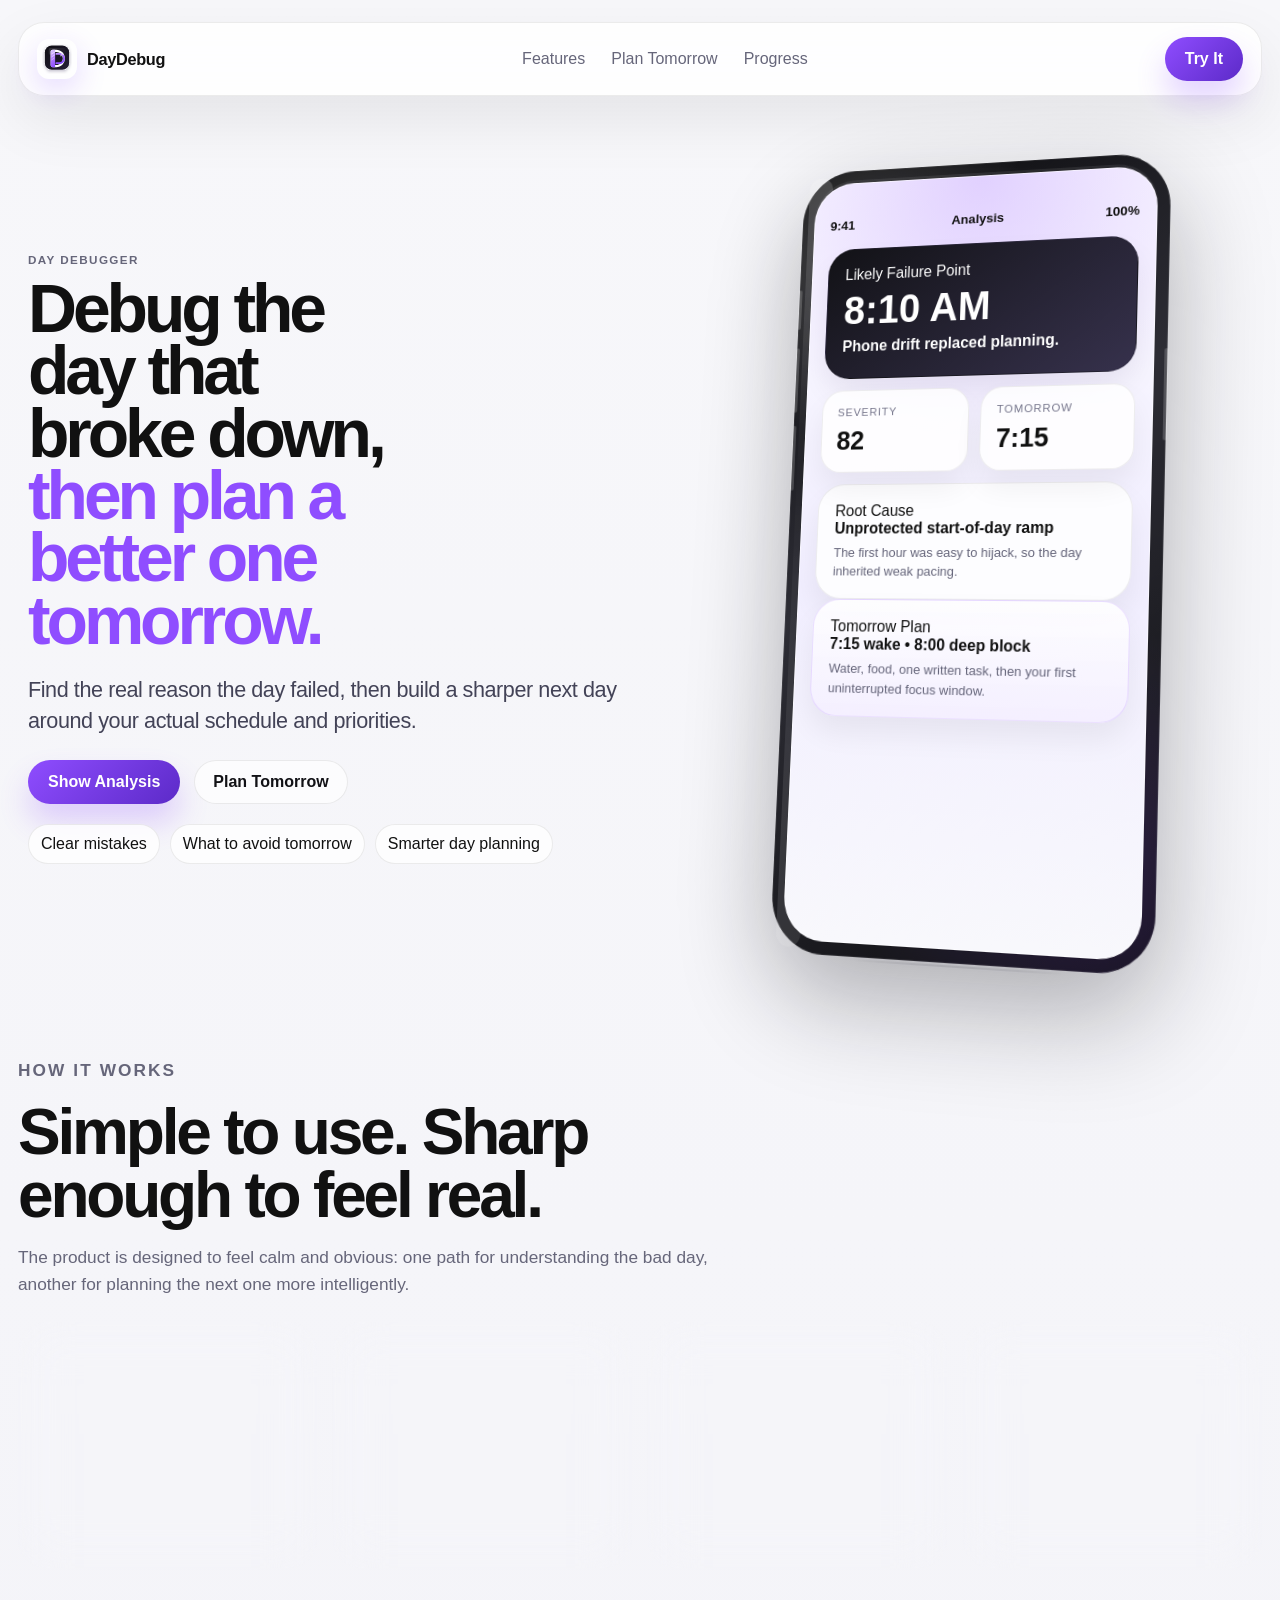
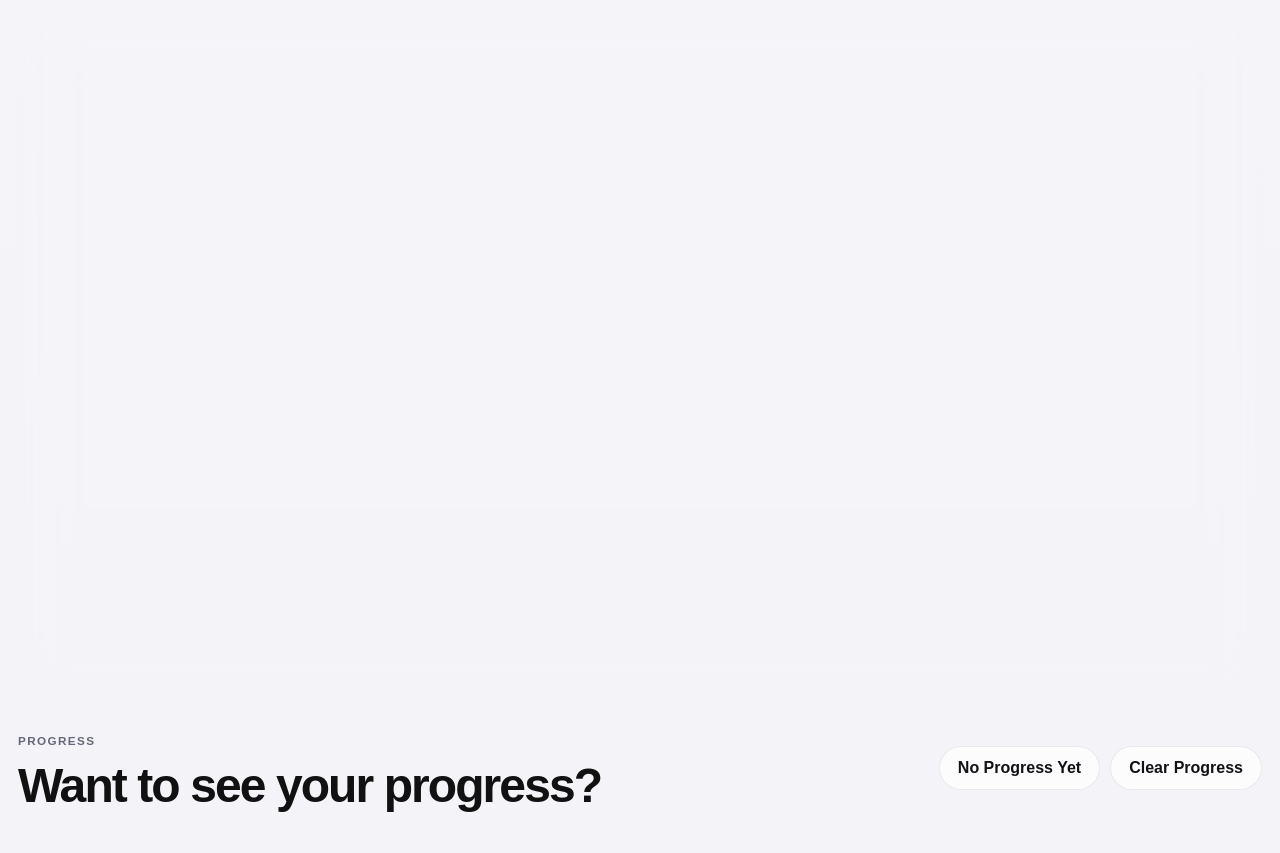
==== commit 72df4dfc: "Fix logo display and simplify autopsy results" ====
--- a/index.html
+++ b/index.html
@@ -4,6 +4,8 @@
     <meta charset="UTF-8" />
     <meta name="viewport" content="width=device-width, initial-scale=1.0" />
     <title>DayDebug</title>
+    <link rel="icon" type="image/svg+xml" href="./daydebug-logo-mirror-d.svg" />
+    <link rel="apple-touch-icon" href="./daydebug-logo-mirror-d.svg" />
     <link rel="stylesheet" href="./styles.css" />
   </head>
   <body>
@@ -11,7 +13,7 @@
       <section id="landingView" class="landing-view">
         <header class="topbar">
           <div class="brand-lockup">
-            <img src="./daydebug-logo.svg" alt="DayDebug logo" class="brand-logo" />
+            <img src="./daydebug-logo-mirror-d.svg" alt="DayDebug logo" class="brand-logo" />
             <span class="brand-name">DayDebug</span>
           </div>
           <nav class="topbar-nav">
@@ -158,14 +160,16 @@
 
             <section id="plannerInputSection" class="input-mode planner-form hidden">
               <div class="planner-grid">
-                <label>
-                  <span>Wake up time</span>
-                  <input id="wakeTime" type="time" value="07:30" />
-                </label>
-                <label>
-                  <span>Day end time</span>
-                  <input id="dayEndTime" type="time" value="22:30" />
-                </label>
+                <div class="planner-inline-row planner-wide">
+                  <label>
+                    <span>Wake up time</span>
+                    <input id="wakeTime" type="time" value="07:30" />
+                  </label>
+                  <label>
+                    <span>Day end time</span>
+                    <input id="dayEndTime" type="time" value="22:30" />
+                  </label>
+                </div>
                 <label class="planner-wide">
                   <span>Fixed commitments</span>
                   <textarea
@@ -254,7 +258,7 @@
           <button id="backBtn" class="ghost-button">Go Back</button>
           <div class="results-topbar-meta">
             <div class="results-brand-mark">
-              <img src="./daydebug-logo.svg" alt="DayDebug logo" class="results-brand-logo" />
+              <img src="./daydebug-logo-mirror-d.svg" alt="DayDebug logo" class="results-brand-logo" />
               <span>DayDebug</span>
             </div>
             <p class="eyebrow">RESULTS</p>
@@ -312,30 +316,6 @@
               <div id="avoidTomorrow" class="insight-list"></div>
             </article>
           </section>
-
-          <section class="results-grid">
-            <article class="insight-card accent-sand">
-              <div class="card-title-row">
-                <h4>Focus vs Wasted Time</h4>
-                <span class="count-pill">Analytics</span>
-              </div>
-              <div id="focusAnalytics" class="insight-list"></div>
-            </article>
-            <article class="insight-card accent-ink">
-              <div class="card-title-row">
-                <h4>Timeline Breakdown</h4>
-                <span class="count-pill">When</span>
-              </div>
-              <div id="failureTimeline" class="insight-list"></div>
-            </article>
-            <article class="insight-card accent-sand">
-              <div class="card-title-row">
-                <h4>Tomorrow Plan</h4>
-                <span class="count-pill">Next Day</span>
-              </div>
-              <div id="tomorrowPlan" class="insight-list"></div>
-            </article>
-          </section>
         </section>
 
         <section id="plannerResultsSection" class="results-section hidden">
--- a/styles.css
+++ b/styles.css
@@ -100,6 +100,7 @@
   height: 40px;
   display: block;
   object-fit: contain;
+  flex: 0 0 40px;
   border-radius: 12px;
   box-shadow: 0 10px 30px rgba(111, 43, 255, 0.18);
   transition: transform 180ms ease, box-shadow 180ms ease;
@@ -640,6 +641,12 @@
   gap: 12px;
 }
 
+.planner-inline-row {
+  display: grid;
+  grid-template-columns: repeat(2, minmax(0, 1fr));
+  gap: 12px;
+}
+
 .energy-toggle-box {
   padding: 14px 16px;
   border-radius: 20px;
@@ -788,6 +795,7 @@
   height: 28px;
   display: block;
   object-fit: contain;
+  flex: 0 0 28px;
   border-radius: 9px;
   box-shadow: 0 8px 20px rgba(111, 43, 255, 0.16);
 }
@@ -965,6 +973,10 @@
     grid-template-columns: 1fr;
   }
 
+  .planner-inline-row {
+    grid-template-columns: 1fr;
+  }
+
   .schedule-row {
     grid-template-columns: 1fr;
   }
